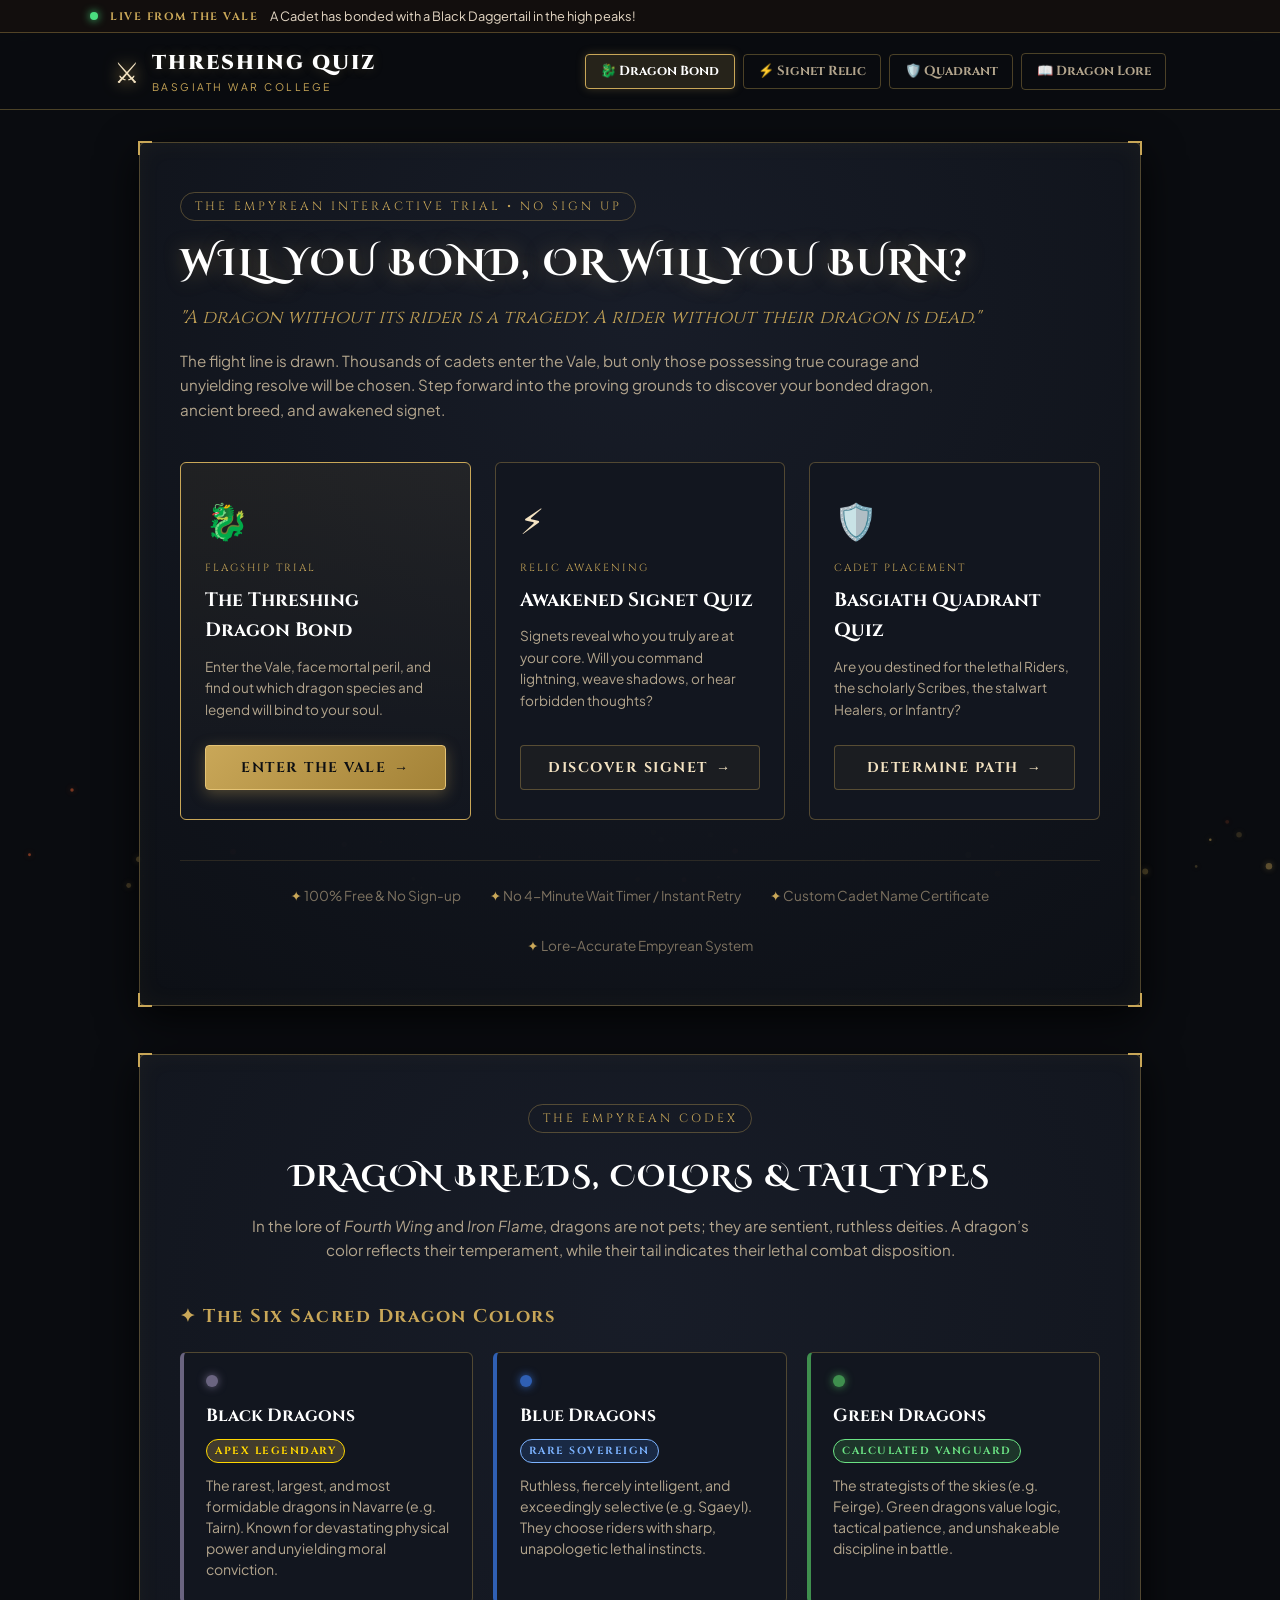
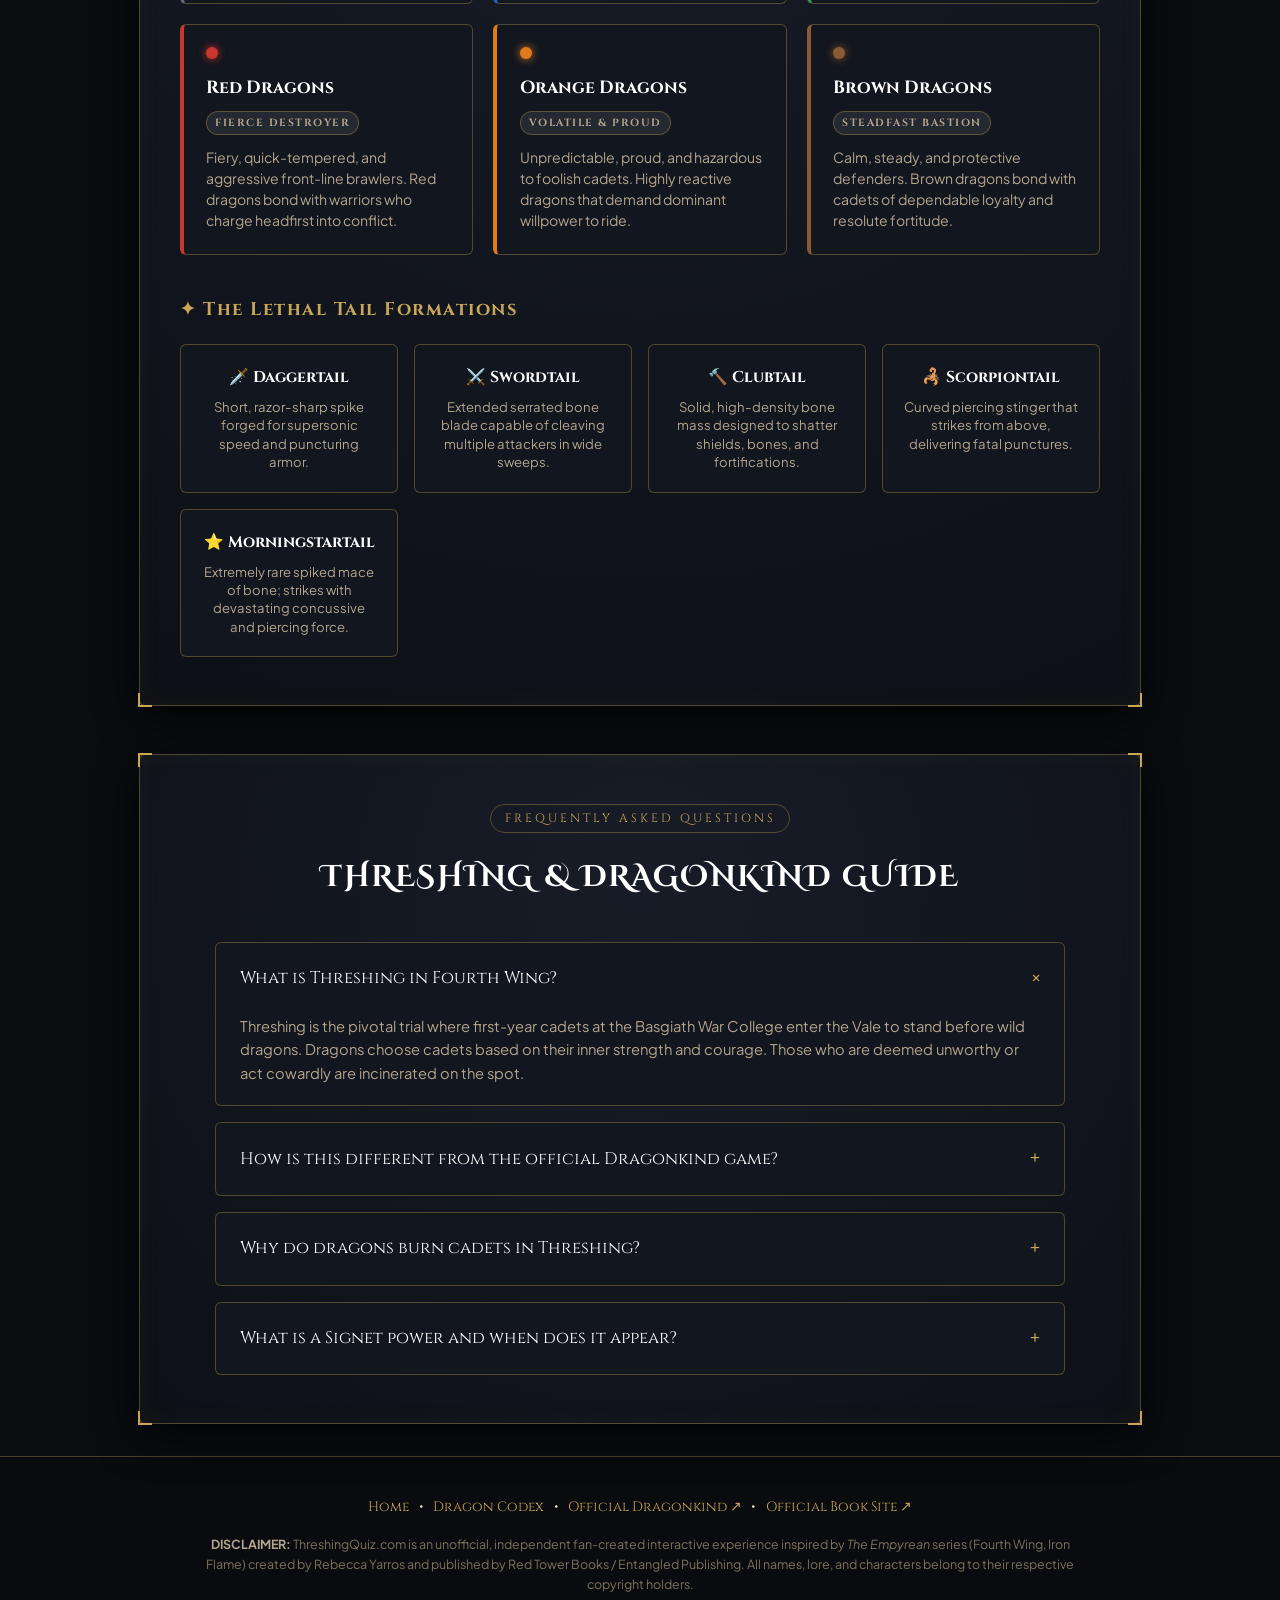
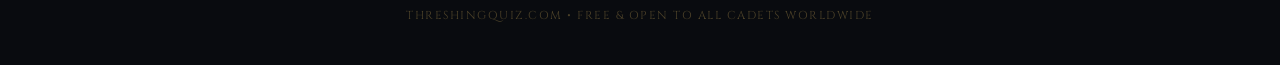
==== index.html @ 9af82df4 "Initial commit for threshingquiz.com" ====
<!DOCTYPE html>
<html lang="en">
<head>
  <meta charset="UTF-8">
  <meta name="viewport" content="width=device-width, initial-scale=1.0">
  <title>Threshing Quiz | Which Dragon Bonds With You? - Fourth Wing Quiz</title>
  <meta name="description" content="Step into the Vale at Threshing. Take the free interactive Fourth Wing dragon bonding and signet quiz. Instant results, custom rider relic certificates, no sign up required.">
  <meta name="keywords" content="threshing quiz, fourth wing quiz, threshing day quiz, signet quiz, fourth wing dragon quiz, buzzfeed fourth wing quiz, dragonkind game, threshing day game">
  
  <link rel="canonical" href="https://threshingquiz.com/">
  <meta property="og:title" content="Threshing Quiz: Discover Your Bonded Dragon & Signet">
  <meta property="og:description" content="Step into the Vale. Will a dragon bond you, or will you burn? Take the interactive Threshing Quiz now! Free, no sign-up.">
  <meta property="og:type" content="website">
  <meta property="og:url" content="https://threshingquiz.com">
  <link rel="icon" href="data:image/svg+xml,<svg xmlns=%22http://www.w3.org/2000/svg%22 viewBox=%220 0 100 100%22><text y=%22.9em%22 font-size=%2290%22>🐉</text></svg>">
  
  <!-- Structured Data JSON-LD for Search Engines -->
  <script type="application/ld+json">
  {
    "@context": "https://schema.org",
    "@graph": [
      {
        "@type": "WebSite",
        "@id": "https://threshingquiz.com/#site",
        "name": "Threshing Quiz",
        "url": "https://threshingquiz.com/"
      },
      {
        "@type": "SoftwareApplication",
        "name": "Threshing Quiz: Dragon Bonding & Signet Simulator",
        "applicationCategory": "GameApplication",
        "operatingSystem": "All",
        "offers": {
          "@type": "Offer",
          "price": "0",
          "priceCurrency": "USD"
        }
      },
      {
        "@type": "FAQPage",
        "mainEntity": [
          {
            "@type": "Question",
            "name": "What is the Threshing Quiz?",
            "acceptedAnswer": {
              "@type": "Answer",
              "text": "The Threshing Quiz is a free, interactive dragon bonding experience set in the world of Rebecca Yarros's Fourth Wing and The Empyrean series. It tests your soul to discover which dragon breed bonds with you and what signet power you awaken."
            }
          },
          {
            "@type": "Question",
            "name": "Do I need to sign up or wait for a cooldown timer?",
            "acceptedAnswer": {
              "@type": "Answer",
              "text": "No. Unlike the official Dragonkind game which enforces email signups and 4-minute wait timers after being burned, ThreshingQuiz.com is 100% free with instant retries and zero waiting."
            }
          },
          {
            "@type": "Question",
            "name": "How is my dragon and signet determined?",
            "acceptedAnswer": {
              "@type": "Answer",
              "text": "Your choices during the trial test courage, cunning, ruthlessness, and empathy. Your primary temperament determines your dragon breed and color, while your core instinct manifests your unique signet ability."
            }
          },
          {
            "@type": "Question",
            "name": "Can I save and share my Rider Certificate?",
            "acceptedAnswer": {
              "@type": "Answer",
              "text": "Yes! Upon completing the quiz, an official Basgiath War College certificate is rendered live with your custom cadet name, ready for instant download and sharing on TikTok, Instagram, and Reddit."
            }
          }
        ]
      }
    ]
  }
  </script>

  <!-- Google Fonts -->
  <link rel="preconnect" href="https://fonts.googleapis.com">
  <link rel="preconnect" href="https://fonts.gstatic.com" crossorigin>
  <link href="https://fonts.googleapis.com/css2?family=Cinzel:wght@600;700;900&family=Cinzel+Decorative:wght@700&family=Plus+Jakarta+Sans:wght@400;500;600;700&display=swap" rel="stylesheet">
  
  <link rel="stylesheet" href="style.css">
</head>
<body>
  <!-- Ambient Atmospheric Embers -->
  <canvas id="ambientCanvas"></canvas>

  <div class="site-wrapper">
    <!-- Live Vale Broadcast Ticker -->
    <div class="vale-ticker-bar">
      <div class="ticker-content">
        <span class="pulse-indicator"></span>
        <span class="ticker-badge">LIVE FROM THE VALE</span>
        <span id="tickerBroadcastText" class="ticker-text">A Cadet has bonded with a Black Daggertail in the high peaks!</span>
      </div>
    </div>

    <!-- Header Navigation -->
    <header class="site-header">
      <div class="header-content">
        <a href="#" class="brand-logo" onclick="resetToHome()">
          <span class="dragon-glyph">⚔️</span>
          <div class="logo-text">
            <span class="brand-title">THRESHING QUIZ</span>
            <span class="brand-sub">BASGIATH WAR COLLEGE</span>
          </div>
        </a>
        <nav class="quiz-nav">
          <button class="nav-btn active" data-quiz="dragon">🐉 Dragon Bond</button>
          <button class="nav-btn" data-quiz="signet">⚡ Signet Relic</button>
          <button class="nav-btn" data-quiz="quadrant">🛡️ Quadrant</button>
          <a href="#codex" class="nav-btn nav-link-btn">📖 Dragon Lore</a>
        </nav>
      </div>
    </header>

    <!-- Main Content Flow -->
    <main class="main-content">
      <!-- 1. HERO SECTION -->
      <section id="heroSection" class="hero-section active">
        <div class="ancient-border-box">
          <div class="corner-ornament top-left"></div>
          <div class="corner-ornament top-right"></div>
          <div class="corner-ornament bottom-left"></div>
          <div class="corner-ornament bottom-right"></div>

          <div class="hero-badge">THE EMPYREAN INTERACTIVE TRIAL • NO SIGN UP</div>
          <h1 class="hero-title">WILL YOU BOND, OR WILL YOU BURN?</h1>
          <p class="hero-quote">
            "A dragon without its rider is a tragedy. A rider without their dragon is dead."
          </p>
          <p class="hero-description">
            The flight line is drawn. Thousands of cadets enter the Vale, but only those possessing true courage and unyielding resolve will be chosen. Step forward into the proving grounds to discover your bonded dragon, ancient breed, and awakened signet.
          </p>

          <!-- Quiz Selector Cards -->
          <div class="quiz-select-grid">
            <div class="quiz-card featured" onclick="startSelectedQuiz('dragon')">
              <div class="card-icon">🐉</div>
              <div class="card-tag">FLAGSHIP TRIAL</div>
              <h3>The Threshing Dragon Bond</h3>
              <p>Enter the Vale, face mortal peril, and find out which dragon species and legend will bind to your soul.</p>
              <button class="action-btn primary-gold">Enter the Vale <span>→</span></button>
            </div>

            <div class="quiz-card" onclick="startSelectedQuiz('signet')">
              <div class="card-icon">⚡</div>
              <div class="card-tag">RELIC AWAKENING</div>
              <h3>Awakened Signet Quiz</h3>
              <p>Signets reveal who you truly are at your core. Will you command lightning, weave shadows, or hear forbidden thoughts?</p>
              <button class="action-btn secondary-btn">Discover Signet <span>→</span></button>
            </div>

            <div class="quiz-card" onclick="startSelectedQuiz('quadrant')">
              <div class="card-icon">🛡️</div>
              <div class="card-tag">CADET PLACEMENT</div>
              <h3>Basgiath Quadrant Quiz</h3>
              <p>Are you destined for the lethal Riders, the scholarly Scribes, the stalwart Healers, or Infantry?</p>
              <button class="action-btn secondary-btn">Determine Path <span>→</span></button>
            </div>
          </div>

          <div class="hero-features">
            <div class="feat-item"><span>✦</span> 100% Free & No Sign-up</div>
            <div class="feat-item"><span>✦</span> No 4-Minute Wait Timer / Instant Retry</div>
            <div class="feat-item"><span>✦</span> Custom Cadet Name Certificate</div>
            <div class="feat-item"><span>✦</span> Lore-Accurate Empyrean System</div>
          </div>
        </div>
      </section>

      <!-- 2. QUIZ PLAY SECTION -->
      <section id="quizPlaySection" class="quiz-play-section">
        <div class="quiz-box ancient-border-box">
          <div class="corner-ornament top-left"></div>
          <div class="corner-ornament top-right"></div>
          <div class="corner-ornament bottom-left"></div>
          <div class="corner-ornament bottom-right"></div>

          <div class="quiz-status-bar">
            <div class="quiz-name-indicator" id="currentQuizLabel">The Threshing Trial</div>
            <div class="step-count">Question <span id="currentStepNum">1</span> / <span id="totalStepNum">8</span></div>
          </div>
          <div class="progress-track">
            <div class="progress-fill" id="progressBar"></div>
          </div>

          <div class="question-wrapper">
            <h2 class="question-text" id="questionTitle">Loading question...</h2>
            <div class="answers-container" id="answersGrid">
              <!-- Rendered dynamically -->
            </div>
          </div>
        </div>
      </section>

      <!-- 3. RITUAL CALCULATING -->
      <section id="calculatingSection" class="calculating-section">
        <div class="rune-ritual-loader">
          <div class="rune-circle"></div>
          <div class="dragon-eye">👁️</div>
        </div>
        <h2 class="ritual-title">THE DRAGONS ARE JUDGING YOUR SOUL...</h2>
        <p class="ritual-sub">Listening to the heartbeat of the Vale</p>
      </section>

      <!-- 4. RESULT SHOWCASE WITH CUSTOM CADET NAME -->
      <section id="resultSection" class="result-section">
        <div class="result-box ancient-border-box">
          <div class="corner-ornament top-left"></div>
          <div class="corner-ornament top-right"></div>
          <div class="corner-ornament bottom-left"></div>
          <div class="corner-ornament bottom-right"></div>

          <div class="result-header">
            <div class="result-subtitle">BASGIATH WAR COLLEGE • RECORD OF BOND</div>
            <h1 class="result-main-title" id="resultTitle">TAIRN • BLACK DAGGERTAIL</h1>
            <div class="result-dragon-class" id="resultSubtitle">The Fiercest Dragon of the Continent</div>
          </div>

          <!-- Name Customizer -->
          <div class="cadet-customizer">
            <label for="cadetNameInput">ENTER YOUR CADET NAME ON THE RECORD:</label>
            <div class="customizer-row">
              <input type="text" id="cadetNameInput" placeholder="e.g. Violet Sorrengail" maxlength="30" value="First Year Cadet">
              <button class="action-btn secondary-btn" id="updateCertNameBtn">✍️ Stamp Name</button>
            </div>
          </div>

          <!-- Canvas Certificate Container -->
          <div class="certificate-container">
            <canvas id="certificateCanvas" width="800" height="520"></canvas>
            <div class="cert-actions">
              <button class="action-btn primary-gold" id="downloadCertBtn">📥 Download High-Res Certificate</button>
              <button class="action-btn secondary-btn" id="copyShareBtn">📋 Copy Shareable Link</button>
            </div>
            <div id="copySuccessMsg" class="copy-alert">Copied to clipboard! Share your bond to TikTok, Instagram, or Reddit!</div>
          </div>

          <!-- Lore & Stats Breakdown -->
          <div class="lore-breakdown">
            <div class="lore-block quote-block">
              <p class="quote-text" id="resultQuote">"I do not answer to human customs. But you, cadet... you do not shatter."</p>
            </div>

            <div class="lore-block traits-block">
              <h3>⚡ Cadet Soul Signature & Bond Lore</h3>
              <p id="resultDesc">Deep analysis of traits and bonding lore...</p>
            </div>

            <div class="lore-stats-grid" id="resultStatsGrid">
              <!-- Dynamically populated stats -->
            </div>
          </div>

          <!-- Actions -->
          <div class="post-result-actions">
            <button class="action-btn secondary-btn" onclick="retakeCurrentQuiz()">🔄 Retake Trial</button>
            <button class="action-btn primary-gold" onclick="switchQuizFromResults()">⚔️ Take Next Quiz</button>
          </div>
        </div>
      </section>

      <!-- 5. COMPREHENSIVE LORE CODEX (SEO & Content Anchor) -->
      <section id="codex" class="codex-section">
        <div class="ancient-border-box">
          <div class="corner-ornament top-left"></div>
          <div class="corner-ornament top-right"></div>
          <div class="corner-ornament bottom-left"></div>
          <div class="corner-ornament bottom-right"></div>

          <div class="sec-head">
            <div class="hero-badge">THE EMPYREAN CODEX</div>
            <h2 class="section-title">DRAGON BREEDS, COLORS & TAIL TYPES</h2>
            <p class="section-intro">
              In the lore of <em>Fourth Wing</em> and <em>Iron Flame</em>, dragons are not pets; they are sentient, ruthless deities. A dragon’s color reflects their temperament, while their tail indicates their lethal combat disposition.
            </p>
          </div>

          <!-- Color Grid -->
          <div class="codex-subhead">
            <h3>✦ The Six Sacred Dragon Colors</h3>
          </div>
          <div class="dragon-colors-grid">
            <div class="color-card" style="--card-accent: #6a6480;">
              <div class="color-dot black-dot"></div>
              <h4>Black Dragons</h4>
              <span class="rarity-badge legendary">Apex Legendary</span>
              <p>The rarest, largest, and most formidable dragons in Navarre (e.g. Tairn). Known for devastating physical power and unyielding moral conviction.</p>
            </div>

            <div class="color-card" style="--card-accent: #2f5fb3;">
              <div class="color-dot blue-dot"></div>
              <h4>Blue Dragons</h4>
              <span class="rarity-badge rare">Rare Sovereign</span>
              <p>Ruthless, fiercely intelligent, and exceedingly selective (e.g. Sgaeyl). They choose riders with sharp, unapologetic lethal instincts.</p>
            </div>

            <div class="color-card" style="--card-accent: #3f8f4e;">
              <div class="color-dot green-dot"></div>
              <h4>Green Dragons</h4>
              <span class="rarity-badge uncommon">Calculated Vanguard</span>
              <p>The strategists of the skies (e.g. Feirge). Green dragons value logic, tactical patience, and unshakeable discipline in battle.</p>
            </div>

            <div class="color-card" style="--card-accent: #c8372d;">
              <div class="color-dot red-dot"></div>
              <h4>Red Dragons</h4>
              <span class="rarity-badge common">Fierce Destroyer</span>
              <p>Fiery, quick-tempered, and aggressive front-line brawlers. Red dragons bond with warriors who charge headfirst into conflict.</p>
            </div>

            <div class="color-card" style="--card-accent: #e07a1f;">
              <div class="color-dot orange-dot"></div>
              <h4>Orange Dragons</h4>
              <span class="rarity-badge common">Volatile & Proud</span>
              <p>Unpredictable, proud, and hazardous to foolish cadets. Highly reactive dragons that demand dominant willpower to ride.</p>
            </div>

            <div class="color-card" style="--card-accent: #8a5a34;">
              <div class="color-dot brown-dot"></div>
              <h4>Brown Dragons</h4>
              <span class="rarity-badge common">Steadfast Bastion</span>
              <p>Calm, steady, and protective defenders. Brown dragons bond with cadets of dependable loyalty and resolute fortitude.</p>
            </div>
          </div>

          <!-- Tail Types Grid -->
          <div class="codex-subhead mt-large">
            <h3>✦ The Lethal Tail Formations</h3>
          </div>
          <div class="tail-grid">
            <div class="tail-card">
              <h4>🗡️ Daggertail</h4>
              <p>Short, razor-sharp spike forged for supersonic speed and puncturing armor.</p>
            </div>
            <div class="tail-card">
              <h4>⚔️ Swordtail</h4>
              <p>Extended serrated bone blade capable of cleaving multiple attackers in wide sweeps.</p>
            </div>
            <div class="tail-card">
              <h4>🔨 Clubtail</h4>
              <p>Solid, high-density bone mass designed to shatter shields, bones, and fortifications.</p>
            </div>
            <div class="tail-card">
              <h4>🦂 Scorpiontail</h4>
              <p>Curved piercing stinger that strikes from above, delivering fatal punctures.</p>
            </div>
            <div class="tail-card">
              <h4>⭐ Morningstartail</h4>
              <p>Extremely rare spiked mace of bone; strikes with devastating concussive and piercing force.</p>
            </div>
          </div>
        </div>
      </section>

      <!-- 6. COMPREHENSIVE FAQ SECTION (Capturing Google Search Intent) -->
      <section class="faq-section">
        <div class="ancient-border-box">
          <div class="corner-ornament top-left"></div>
          <div class="corner-ornament top-right"></div>
          <div class="corner-ornament bottom-left"></div>
          <div class="corner-ornament bottom-right"></div>

          <div class="sec-head">
            <div class="hero-badge">FREQUENTLY ASKED QUESTIONS</div>
            <h2 class="section-title">THRESHING & DRAGONKIND GUIDE</h2>
          </div>

          <div class="faq-accordion">
            <details class="faq-item" open>
              <summary>What is Threshing in Fourth Wing?</summary>
              <div class="faq-answer">
                <p>Threshing is the pivotal trial where first-year cadets at the Basgiath War College enter the Vale to stand before wild dragons. Dragons choose cadets based on their inner strength and courage. Those who are deemed unworthy or act cowardly are incinerated on the spot.</p>
              </div>
            </details>

            <details class="faq-item">
              <summary>How is this different from the official Dragonkind game?</summary>
              <div class="faq-answer">
                <p>The official Dragonkind website requires an email account and enforces a 4:00 wait timer every time a dragon burns you. <strong>ThreshingQuiz.com</strong> is a fast, fan-crafted tribute that requires <strong>no sign-up, has zero cooldown wait times</strong>, and provides high-resolution downloadable certificates.</p>
              </div>
            </details>

            <details class="faq-item">
              <summary>Why do dragons burn cadets in Threshing?</summary>
              <div class="faq-answer">
                <p>Dragons despise hesitation, weakness, and deceit. If a cadet flinches, shows terror, or tries to approach a dragon with false pride, the dragon will execute them immediately with dragonfire. In our simulator, if you burn, you can retry instantly without penalty.</p>
              </div>
            </details>

            <details class="faq-item">
              <summary>What is a Signet power and when does it appear?</summary>
              <div class="faq-answer">
                <p>A signet is a magical ability channeled through the bond between a rider and their dragon. It reflects the rider’s deepest subconscious nature and soul. Common signets include wielding lightning, manipulating shadows, foresight, and ice/fire manipulation.</p>
              </div>
            </details>
          </div>
        </div>
      </section>
    </main>

    <!-- Site Footer -->
    <footer class="site-footer">
      <div class="footer-content">
        <div class="footer-links">
          <a href="#" onclick="resetToHome()">Home</a> •
          <a href="#codex">Dragon Codex</a> •
          <a href="https://dragonkind.com" target="_blank" rel="noopener">Official Dragonkind ↗</a> •
          <a href="https://threshingday.com" target="_blank" rel="noopener">Official Book Site ↗</a>
        </div>
        <p class="disclaimer-text">
          <strong>DISCLAIMER:</strong> ThreshingQuiz.com is an unofficial, independent fan-created interactive experience inspired by <em>The Empyrean</em> series (Fourth Wing, Iron Flame) created by Rebecca Yarros and published by Red Tower Books / Entangled Publishing. All names, lore, and characters belong to their respective copyright holders.
        </p>
        <p class="copyright-sub">ThreshingQuiz.com • Free & Open to All Cadets Worldwide</p>
      </div>
    </footer>
  </div>

  <script src="quizzes.js"></script>
  <script src="app.js"></script>
</body>
</html>
---- style.css ----
:root {
  --bg-dark: #0a0c10;
  --bg-card: #12161f;
  --bg-card-hover: #19202c;
  --border-gold: #c9a758;
  --border-gold-subtle: rgba(201, 167, 88, 0.35);
  --gold-glow: rgba(201, 167, 88, 0.25);
  --text-main: #f4e3c2;
  --text-muted: #b3a58d;
  --text-dim: #7d7260;
  --accent-crimson: #a62a2a;
  --accent-lightning: #e2c044;
  --font-serif: 'Cinzel', Georgia, serif;
  --font-decorative: 'Cinzel Decorative', Georgia, serif;
  --font-sans: 'Plus Jakarta Sans', system-ui, -apple-system, sans-serif;
}

* {
  box-sizing: border-box;
  margin: 0;
  padding: 0;
}

body {
  background-color: var(--bg-dark);
  color: var(--text-main);
  font-family: var(--font-sans);
  min-height: 100vh;
  position: relative;
  overflow-x: hidden;
  line-height: 1.6;
}

/* Ambient Canvas Background */
#ambientCanvas {
  position: fixed;
  top: 0;
  left: 0;
  width: 100vw;
  height: 100vh;
  z-index: 0;
  pointer-events: none;
  opacity: 0.6;
}

.site-wrapper {
  position: relative;
  z-index: 1;
  display: flex;
  flex-direction: column;
  min-height: 100vh;
}

/* Live Vale Ticker */
.vale-ticker-bar {
  background: rgba(20, 15, 14, 0.95);
  border-bottom: 1px solid var(--border-gold-subtle);
  padding: 6px 16px;
  font-size: 0.8rem;
  color: var(--text-muted);
}

.ticker-content {
  max-width: 1100px;
  margin: 0 auto;
  display: flex;
  align-items: center;
  gap: 12px;
}

.pulse-indicator {
  width: 8px;
  height: 8px;
  border-radius: 50%;
  background: #4ade80;
  box-shadow: 0 0 8px #4ade80;
  animation: pulseLight 1.8s infinite;
}

@keyframes pulseLight {
  0%, 100% { opacity: 1; transform: scale(1); }
  50% { opacity: 0.4; transform: scale(0.85); }
}

.ticker-badge {
  font-family: var(--font-serif);
  font-size: 0.68rem;
  letter-spacing: 1.5px;
  color: var(--border-gold);
  font-weight: 700;
}

.ticker-text {
  color: #e5d8c5;
  white-space: nowrap;
  overflow: hidden;
  text-overflow: ellipsis;
}

/* Header */
.site-header {
  border-bottom: 1px solid var(--border-gold-subtle);
  background: rgba(10, 12, 16, 0.85);
  backdrop-filter: blur(12px);
  position: sticky;
  top: 0;
  z-index: 100;
}

.header-content {
  max-width: 1100px;
  margin: 0 auto;
  padding: 0.85rem 1.5rem;
  display: flex;
  align-items: center;
  justify-content: space-between;
  flex-wrap: wrap;
  gap: 1rem;
}

.brand-logo {
  display: flex;
  align-items: center;
  gap: 0.75rem;
  text-decoration: none;
  color: var(--text-main);
}

.dragon-glyph {
  font-size: 1.8rem;
  filter: drop-shadow(0 0 8px var(--border-gold));
}

.logo-text {
  display: flex;
  flex-direction: column;
}

.brand-title {
  font-family: var(--font-serif);
  font-weight: 900;
  font-size: 1.25rem;
  letter-spacing: 2px;
  color: #fff;
  text-shadow: 0 0 12px var(--gold-glow);
}

.brand-sub {
  font-size: 0.65rem;
  letter-spacing: 2.5px;
  color: var(--border-gold);
  text-transform: uppercase;
}

.quiz-nav {
  display: flex;
  gap: 0.5rem;
  align-items: center;
}

.nav-btn {
  background: transparent;
  border: 1px solid var(--border-gold-subtle);
  color: var(--text-muted);
  padding: 0.45rem 0.9rem;
  font-size: 0.82rem;
  font-family: var(--font-serif);
  font-weight: 700;
  cursor: pointer;
  border-radius: 4px;
  transition: all 0.25s ease;
  text-decoration: none;
  display: inline-flex;
  align-items: center;
}

.nav-btn:hover, .nav-btn.active {
  border-color: var(--border-gold);
  color: #fff;
  background: rgba(201, 167, 88, 0.15);
  box-shadow: 0 0 10px var(--gold-glow);
}

/* Main Content Area */
.main-content {
  flex: 1;
  max-width: 1050px;
  width: 100%;
  margin: 2rem auto;
  padding: 0 1.5rem;
  display: flex;
  flex-direction: column;
  gap: 3rem;
}

/* Ancient Border Box - Signature Aesthetic */
.ancient-border-box {
  background: radial-gradient(circle at 50% 20%, rgba(25, 30, 42, 0.95), rgba(13, 16, 22, 0.98));
  border: 1px solid var(--border-gold-subtle);
  box-shadow: 0 12px 40px rgba(0, 0, 0, 0.8), inset 0 0 25px rgba(201, 167, 88, 0.05);
  padding: 3rem 2.5rem;
  position: relative;
  border-radius: 6px;
}

/* Corner Ornaments */
.corner-ornament {
  position: absolute;
  width: 14px;
  height: 14px;
  border: 2px solid var(--border-gold);
  pointer-events: none;
}
.corner-ornament.top-left { top: -2px; left: -2px; border-right: none; border-bottom: none; }
.corner-ornament.top-right { top: -2px; right: -2px; border-left: none; border-bottom: none; }
.corner-ornament.bottom-left { bottom: -2px; left: -2px; border-right: none; border-top: none; }
.corner-ornament.bottom-right { bottom: -2px; right: -2px; border-left: none; border-top: none; }

/* Sections Display Logic */
#heroSection, #quizPlaySection, #calculatingSection, #resultSection {
  display: none;
}
#heroSection.active, #quizPlaySection.active, #calculatingSection.active, #resultSection.active {
  display: block;
}

/* Hero Section */
.hero-badge {
  display: inline-block;
  font-family: var(--font-serif);
  font-size: 0.75rem;
  letter-spacing: 3px;
  color: var(--border-gold);
  border: 1px solid var(--border-gold-subtle);
  padding: 0.25rem 0.85rem;
  border-radius: 20px;
  margin-bottom: 1.25rem;
  text-transform: uppercase;
}

.hero-title {
  font-family: var(--font-decorative);
  font-size: 2.3rem;
  letter-spacing: 2px;
  color: #fff;
  line-height: 1.25;
  margin-bottom: 1rem;
  text-shadow: 0 0 20px rgba(201, 167, 88, 0.35);
}

.hero-quote {
  font-family: var(--font-serif);
  font-style: italic;
  font-size: 1.15rem;
  color: var(--border-gold);
  margin-bottom: 1rem;
  opacity: 0.95;
}

.hero-description {
  color: var(--text-muted);
  font-size: 0.95rem;
  max-width: 800px;
  margin-bottom: 2.5rem;
}

/* Quiz Selector Grid */
.quiz-select-grid {
  display: grid;
  grid-template-columns: repeat(auto-fit, minmax(260px, 1fr));
  gap: 1.5rem;
  margin-bottom: 2.5rem;
}

.quiz-card {
  background: var(--bg-card);
  border: 1px solid var(--border-gold-subtle);
  border-radius: 6px;
  padding: 1.8rem 1.5rem;
  display: flex;
  flex-direction: column;
  justify-content: space-between;
  cursor: pointer;
  transition: all 0.3s cubic-bezier(0.16, 1, 0.3, 1);
  position: relative;
  overflow: hidden;
}

.quiz-card:hover {
  transform: translateY(-4px);
  border-color: var(--border-gold);
  background: var(--bg-card-hover);
  box-shadow: 0 10px 25px rgba(0, 0, 0, 0.6), 0 0 15px var(--gold-glow);
}

.quiz-card.featured {
  border-color: var(--border-gold);
  background: linear-gradient(180deg, rgba(201, 167, 88, 0.08) 0%, var(--bg-card) 100%);
}

.card-icon {
  font-size: 2.2rem;
  margin-bottom: 0.75rem;
}

.card-tag {
  font-size: 0.65rem;
  font-family: var(--font-serif);
  letter-spacing: 2px;
  color: var(--border-gold);
  margin-bottom: 0.5rem;
}

.quiz-card h3 {
  font-family: var(--font-serif);
  color: #fff;
  font-size: 1.2rem;
  margin-bottom: 0.6rem;
}

.quiz-card p {
  color: var(--text-muted);
  font-size: 0.85rem;
  margin-bottom: 1.5rem;
  flex: 1;
}

/* Action Buttons */
.action-btn {
  font-family: var(--font-serif);
  font-size: 0.88rem;
  font-weight: 700;
  letter-spacing: 1.5px;
  text-transform: uppercase;
  padding: 0.75rem 1.4rem;
  border-radius: 4px;
  cursor: pointer;
  transition: all 0.25s ease;
  display: inline-flex;
  align-items: center;
  justify-content: center;
  gap: 0.5rem;
  width: 100%;
}

.action-btn.primary-gold {
  background: linear-gradient(135deg, #c9a758 0%, #a38237 100%);
  color: #0d0f12;
  border: 1px solid #e5c374;
  box-shadow: 0 4px 15px rgba(201, 167, 88, 0.35);
}

.action-btn.primary-gold:hover {
  background: linear-gradient(135deg, #dfbc68 0%, #b89440 100%);
  box-shadow: 0 6px 20px rgba(201, 167, 88, 0.55);
  transform: translateY(-2px);
}

.action-btn.secondary-btn {
  background: rgba(201, 167, 88, 0.05);
  border: 1px solid var(--border-gold-subtle);
  color: var(--text-main);
}

.action-btn.secondary-btn:hover {
  background: rgba(201, 167, 88, 0.15);
  border-color: var(--border-gold);
  color: #fff;
}

.hero-features {
  display: flex;
  justify-content: center;
  gap: 1.8rem;
  flex-wrap: wrap;
  padding-top: 1.5rem;
  border-top: 1px solid rgba(201, 167, 88, 0.15);
  color: var(--text-dim);
  font-size: 0.85rem;
}

.hero-features span {
  color: var(--border-gold);
}

/* Quiz Status & Progress */
.quiz-status-bar {
  display: flex;
  justify-content: space-between;
  align-items: center;
  margin-bottom: 0.75rem;
  font-family: var(--font-serif);
  font-size: 0.85rem;
  color: var(--border-gold);
  letter-spacing: 1px;
}

.progress-track {
  width: 100%;
  height: 6px;
  background: rgba(201, 167, 88, 0.12);
  border-radius: 3px;
  margin-bottom: 2.2rem;
  overflow: hidden;
}

.progress-fill {
  height: 100%;
  width: 10%;
  background: linear-gradient(90deg, #c9a758, #ff6b35);
  box-shadow: 0 0 10px #c9a758;
  transition: width 0.4s ease;
}

.question-text {
  font-family: var(--font-serif);
  font-size: 1.45rem;
  color: #fff;
  line-height: 1.4;
  margin-bottom: 2rem;
  min-height: 4rem;
}

.answers-container {
  display: flex;
  flex-direction: column;
  gap: 1rem;
}

.answer-option-btn {
  background: var(--bg-card);
  border: 1px solid var(--border-gold-subtle);
  padding: 1.15rem 1.4rem;
  border-radius: 6px;
  color: var(--text-main);
  text-align: left;
  font-size: 0.98rem;
  cursor: pointer;
  transition: all 0.25s ease;
  display: flex;
  align-items: center;
  gap: 1rem;
  font-family: var(--font-sans);
}

.answer-option-btn:hover {
  background: var(--bg-card-hover);
  border-color: var(--border-gold);
  color: #fff;
  transform: translateX(4px);
  box-shadow: 0 4px 15px rgba(0, 0, 0, 0.4), inset 0 0 12px var(--gold-glow);
}

.answer-option-btn.selected {
  background: rgba(201, 167, 88, 0.2);
  border-color: var(--border-gold);
  color: #fff;
  box-shadow: 0 0 15px var(--gold-glow);
}

.answer-option-btn .option-letter {
  font-family: var(--font-serif);
  font-weight: 700;
  color: var(--border-gold);
  font-size: 1rem;
  min-width: 1.8rem;
  height: 1.8rem;
  border-radius: 50%;
  border: 1px solid var(--border-gold-subtle);
  display: flex;
  align-items: center;
  justify-content: center;
}

/* Calculating Transition */
.calculating-section {
  text-align: center;
  padding: 5rem 1rem;
}

.rune-ritual-loader {
  position: relative;
  width: 110px;
  height: 110px;
  margin: 0 auto 2rem;
}

.rune-circle {
  width: 100%;
  height: 100%;
  border: 2px dashed var(--border-gold);
  border-radius: 50%;
  animation: spinRune 6s linear infinite;
  box-shadow: 0 0 25px var(--gold-glow);
}

.dragon-eye {
  position: absolute;
  top: 50%;
  left: 50%;
  transform: translate(-50%, -50%);
  font-size: 2.5rem;
  animation: pulseGlow 1.8s ease-in-out infinite;
}

@keyframes spinRune {
  from { transform: rotate(0deg); }
  to { transform: rotate(360deg); }
}

@keyframes pulseGlow {
  0%, 100% { transform: translate(-50%, -50%) scale(1); filter: drop-shadow(0 0 4px #c9a758); }
  50% { transform: translate(-50%, -50%) scale(1.15); filter: drop-shadow(0 0 15px #ff6b35); }
}

.ritual-title {
  font-family: var(--font-decorative);
  font-size: 1.6rem;
  letter-spacing: 2px;
  color: #fff;
  margin-bottom: 0.5rem;
}

.ritual-sub {
  color: var(--text-muted);
  font-style: italic;
  font-family: var(--font-serif);
}

/* Results Display & Cadet Customizer */
.result-header {
  text-align: center;
  margin-bottom: 1.5rem;
}

.result-subtitle {
  font-family: var(--font-serif);
  font-size: 0.75rem;
  letter-spacing: 3px;
  color: var(--border-gold);
  margin-bottom: 0.5rem;
}

.result-main-title {
  font-family: var(--font-decorative);
  font-size: 2.2rem;
  color: #fff;
  letter-spacing: 1.5px;
  margin-bottom: 0.4rem;
  text-shadow: 0 0 18px rgba(201, 167, 88, 0.4);
}

.result-dragon-class {
  font-family: var(--font-serif);
  font-style: italic;
  color: var(--text-muted);
  font-size: 1.05rem;
}

.cadet-customizer {
  max-width: 600px;
  margin: 0 auto 1.5rem;
  background: var(--bg-card);
  border: 1px solid var(--border-gold-subtle);
  border-radius: 6px;
  padding: 1rem 1.25rem;
  text-align: center;
}

.cadet-customizer label {
  display: block;
  font-family: var(--font-serif);
  font-size: 0.75rem;
  letter-spacing: 1.5px;
  color: var(--border-gold);
  margin-bottom: 0.5rem;
}

.customizer-row {
  display: flex;
  gap: 0.75rem;
}

.customizer-row input {
  flex: 1;
  background: rgba(10, 12, 16, 0.8);
  border: 1px solid var(--border-gold-subtle);
  border-radius: 4px;
  padding: 0.6rem 0.9rem;
  color: #fff;
  font-family: var(--font-sans);
  font-size: 0.95rem;
}

.customizer-row input:focus {
  outline: none;
  border-color: var(--border-gold);
  box-shadow: 0 0 10px var(--gold-glow);
}

.customizer-row .action-btn {
  width: auto;
  white-space: nowrap;
}

.certificate-container {
  display: flex;
  flex-direction: column;
  align-items: center;
  margin-bottom: 2.5rem;
}

#certificateCanvas {
  max-width: 100%;
  height: auto;
  border-radius: 6px;
  box-shadow: 0 10px 30px rgba(0, 0, 0, 0.7), 0 0 20px rgba(201, 167, 88, 0.2);
  border: 1px solid var(--border-gold);
  margin-bottom: 1.25rem;
}

.cert-actions {
  display: flex;
  gap: 1rem;
  width: 100%;
  max-width: 600px;
}

.copy-alert {
  margin-top: 0.75rem;
  color: #55f3a0;
  font-size: 0.85rem;
  display: none;
}

/* Lore Breakdown */
.lore-breakdown {
  margin-top: 2rem;
  display: flex;
  flex-direction: column;
  gap: 1.5rem;
}

.lore-block {
  background: var(--bg-card);
  border: 1px solid var(--border-gold-subtle);
  border-radius: 6px;
  padding: 1.5rem;
}

.quote-block {
  border-left: 3px solid var(--border-gold);
  background: rgba(201, 167, 88, 0.05);
}

.quote-text {
  font-family: var(--font-serif);
  font-style: italic;
  font-size: 1.05rem;
  color: #fff;
}

.traits-block h3 {
  font-family: var(--font-serif);
  color: var(--border-gold);
  font-size: 1.15rem;
  margin-bottom: 0.6rem;
}

.traits-block p {
  color: var(--text-muted);
  font-size: 0.95rem;
}

.lore-stats-grid {
  display: grid;
  grid-template-columns: repeat(auto-fit, minmax(200px, 1fr));
  gap: 1rem;
}

.stat-card {
  background: var(--bg-card);
  border: 1px solid var(--border-gold-subtle);
  border-radius: 6px;
  padding: 1rem;
  text-align: center;
}

.stat-label {
  font-size: 0.75rem;
  font-family: var(--font-serif);
  color: var(--text-dim);
  letter-spacing: 1.5px;
  margin-bottom: 0.25rem;
}

.stat-value {
  font-size: 1.1rem;
  font-family: var(--font-serif);
  color: #fff;
  font-weight: 700;
}

.post-result-actions {
  display: flex;
  gap: 1rem;
  margin-top: 2.5rem;
  padding-top: 1.5rem;
  border-top: 1px solid var(--border-gold-subtle);
}

/* Codex & FAQ Content Sections */
.codex-section, .faq-section {
  width: 100%;
}

.sec-head {
  text-align: center;
  max-width: 800px;
  margin: 0 auto 2.5rem;
}

.section-title {
  font-family: var(--font-decorative);
  font-size: 1.9rem;
  color: #fff;
  letter-spacing: 1.5px;
  margin-bottom: 0.75rem;
}

.section-intro {
  color: var(--text-muted);
  font-size: 0.95rem;
}

.codex-subhead h3 {
  font-family: var(--font-serif);
  color: var(--border-gold);
  font-size: 1.15rem;
  letter-spacing: 1.5px;
  margin-bottom: 1.25rem;
}

.mt-large {
  margin-top: 2.5rem;
}

/* Dragon Colors Grid */
.dragon-colors-grid {
  display: grid;
  grid-template-columns: repeat(auto-fit, minmax(280px, 1fr));
  gap: 1.25rem;
}

.color-card {
  background: var(--bg-card);
  border: 1px solid var(--border-gold-subtle);
  border-left: 4px solid var(--card-accent, var(--border-gold));
  border-radius: 6px;
  padding: 1.4rem;
  transition: transform 0.2s ease;
}

.color-card:hover {
  transform: translateY(-2px);
  background: var(--bg-card-hover);
}

.color-dot {
  width: 12px;
  height: 12px;
  border-radius: 50%;
  display: inline-block;
  margin-bottom: 0.5rem;
}
.black-dot { background: #6a6480; box-shadow: 0 0 8px #6a6480; }
.blue-dot { background: #2f5fb3; box-shadow: 0 0 8px #2f5fb3; }
.green-dot { background: #3f8f4e; box-shadow: 0 0 8px #3f8f4e; }
.red-dot { background: #c8372d; box-shadow: 0 0 8px #c8372d; }
.orange-dot { background: #e07a1f; box-shadow: 0 0 8px #e07a1f; }
.brown-dot { background: #8a5a34; box-shadow: 0 0 8px #8a5a34; }

.color-card h4 {
  font-family: var(--font-serif);
  font-size: 1.1rem;
  color: #fff;
  margin-bottom: 0.3rem;
}

.rarity-badge {
  font-size: 0.65rem;
  font-family: var(--font-serif);
  font-weight: 700;
  letter-spacing: 1.5px;
  text-transform: uppercase;
  padding: 0.15rem 0.5rem;
  border-radius: 12px;
  display: inline-block;
  margin-bottom: 0.75rem;
}
.rarity-badge.legendary { background: rgba(201, 167, 88, 0.25); color: #ffd700; border: 1px solid #ffd700; }
.rarity-badge.rare { background: rgba(47, 95, 179, 0.25); color: #7cb3ff; border: 1px solid #7cb3ff; }
.rarity-badge.uncommon { background: rgba(63, 143, 78, 0.25); color: #6be384; border: 1px solid #6be384; }
.rarity-badge.common { background: rgba(255, 255, 255, 0.08); color: var(--text-muted); border: 1px solid var(--border-gold-subtle); }

.color-card p {
  color: var(--text-muted);
  font-size: 0.88rem;
  line-height: 1.5;
}

/* Tail Grid */
.tail-grid {
  display: grid;
  grid-template-columns: repeat(auto-fit, minmax(180px, 1fr));
  gap: 1rem;
}

.tail-card {
  background: var(--bg-card);
  border: 1px solid var(--border-gold-subtle);
  border-radius: 6px;
  padding: 1.25rem;
  text-align: center;
}

.tail-card h4 {
  font-family: var(--font-serif);
  color: #fff;
  font-size: 0.98rem;
  margin-bottom: 0.5rem;
}

.tail-card p {
  color: var(--text-muted);
  font-size: 0.82rem;
  line-height: 1.4;
}

/* FAQ Accordion */
.faq-accordion {
  display: flex;
  flex-direction: column;
  gap: 1rem;
  max-width: 850px;
  margin: 0 auto;
}

.faq-item {
  background: var(--bg-card);
  border: 1px solid var(--border-gold-subtle);
  border-radius: 6px;
  overflow: hidden;
  transition: all 0.2s ease;
}

.faq-item summary {
  padding: 1.2rem 1.5rem;
  font-family: var(--font-serif);
  font-size: 1.05rem;
  color: #fff;
  cursor: pointer;
  list-style: none;
  display: flex;
  justify-content: space-between;
  align-items: center;
}

.faq-item summary::-webkit-details-marker {
  display: none;
}

.faq-item summary::after {
  content: "+";
  color: var(--border-gold);
  font-size: 1.3rem;
  font-weight: 700;
  transition: transform 0.2s ease;
}

.faq-item[open] summary::after {
  transform: rotate(45deg);
}

.faq-answer {
  padding: 0 1.5rem 1.25rem;
  color: var(--text-muted);
  font-size: 0.92rem;
  line-height: 1.6;
}

.faq-answer strong {
  color: #fff;
}

/* Footer */
.site-footer {
  border-top: 1px solid var(--border-gold-subtle);
  background: rgba(10, 12, 16, 0.95);
  padding: 2.5rem 1.5rem;
  margin-top: auto;
}

.footer-content {
  max-width: 900px;
  margin: 0 auto;
  text-align: center;
}

.footer-links {
  font-family: var(--font-serif);
  font-size: 0.85rem;
  margin-bottom: 1rem;
}

.footer-links a {
  color: var(--border-gold);
  text-decoration: none;
  margin: 0 0.4rem;
}

.footer-links a:hover {
  text-decoration: underline;
}

.disclaimer-text {
  font-size: 0.78rem;
  color: var(--text-dim);
  line-height: 1.6;
  margin-bottom: 0.75rem;
}

.disclaimer-text strong {
  color: var(--text-muted);
}

.copyright-sub {
  font-size: 0.72rem;
  color: var(--border-gold-subtle);
  font-family: var(--font-serif);
  letter-spacing: 1.5px;
  text-transform: uppercase;
}

/* Mobile responsive */
@media (max-width: 768px) {
  .hero-title { font-size: 1.8rem; }
  .ancient-border-box { padding: 2rem 1.25rem; }
  .cert-actions, .post-result-actions { flex-direction: column; }
  .header-content { justify-content: center; text-align: center; }
  .logo-text { text-align: left; }
  .quiz-nav { width: 100%; justify-content: center; flex-wrap: wrap; }
  .customizer-row { flex-direction: column; }
}
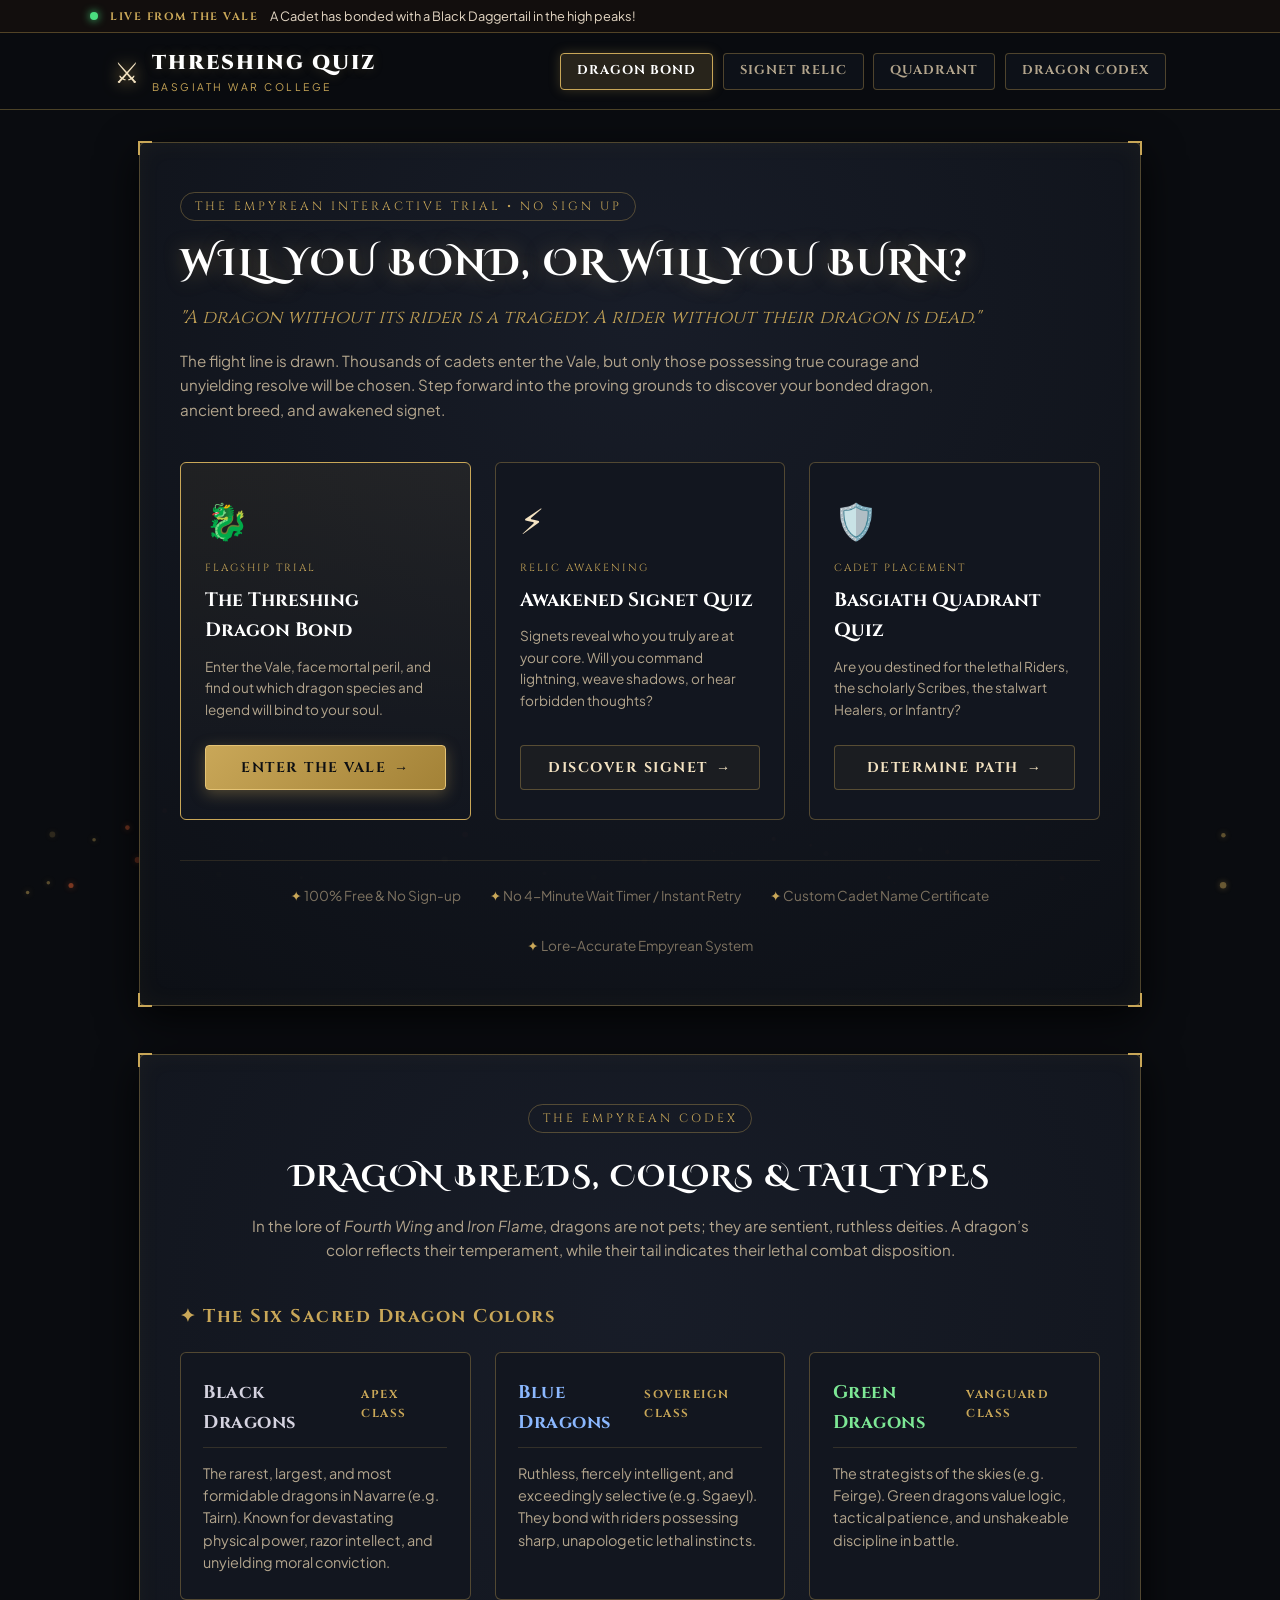
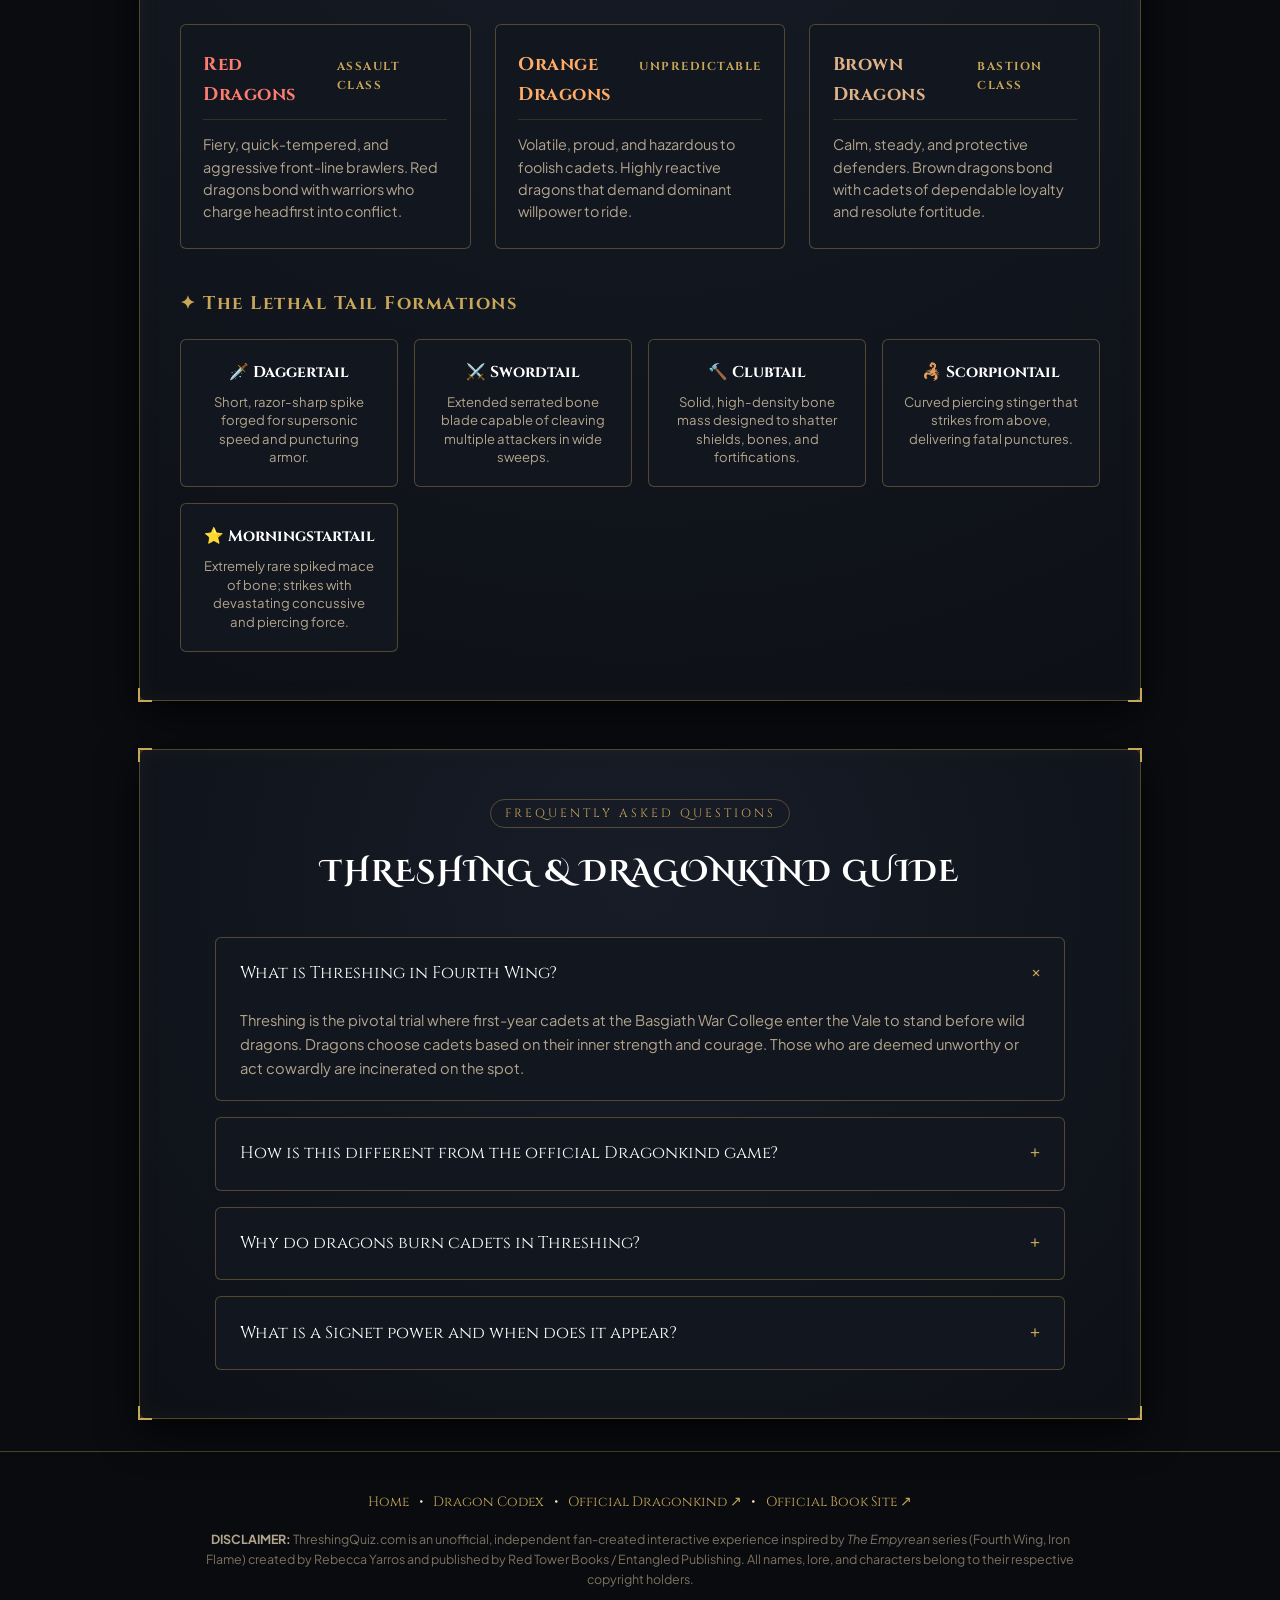
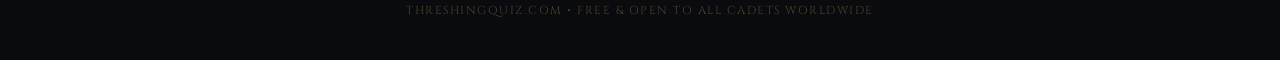
==== commit b6564068: "Clean AI clutter and add CF Pages subpages" ====
--- a/index.html
+++ b/index.html
@@ -109,10 +109,10 @@
           </div>
         </a>
         <nav class="quiz-nav">
-          <button class="nav-btn active" data-quiz="dragon">🐉 Dragon Bond</button>
-          <button class="nav-btn" data-quiz="signet">⚡ Signet Relic</button>
-          <button class="nav-btn" data-quiz="quadrant">🛡️ Quadrant</button>
-          <a href="#codex" class="nav-btn nav-link-btn">📖 Dragon Lore</a>
+          <a href="/" class="nav-btn active">Dragon Bond</a>
+          <a href="/signet-quiz/" class="nav-btn">Signet Relic</a>
+          <a href="/quadrant-quiz/" class="nav-btn">Quadrant</a>
+          <a href="/dragon-codex/" class="nav-btn">Dragon Codex</a>
         </nav>
       </div>
     </header>
@@ -285,45 +285,51 @@
             <h3>✦ The Six Sacred Dragon Colors</h3>
           </div>
           <div class="dragon-colors-grid">
-            <div class="color-card" style="--card-accent: #6a6480;">
-              <div class="color-dot black-dot"></div>
-              <h4>Black Dragons</h4>
-              <span class="rarity-badge legendary">Apex Legendary</span>
-              <p>The rarest, largest, and most formidable dragons in Navarre (e.g. Tairn). Known for devastating physical power and unyielding moral conviction.</p>
-            </div>
-
-            <div class="color-card" style="--card-accent: #2f5fb3;">
-              <div class="color-dot blue-dot"></div>
-              <h4>Blue Dragons</h4>
-              <span class="rarity-badge rare">Rare Sovereign</span>
-              <p>Ruthless, fiercely intelligent, and exceedingly selective (e.g. Sgaeyl). They choose riders with sharp, unapologetic lethal instincts.</p>
-            </div>
-
-            <div class="color-card" style="--card-accent: #3f8f4e;">
-              <div class="color-dot green-dot"></div>
-              <h4>Green Dragons</h4>
-              <span class="rarity-badge uncommon">Calculated Vanguard</span>
+            <div class="color-card black-dragon">
+              <div class="card-header-row">
+                <h4>Black Dragons</h4>
+                <span class="dragon-rank">Apex Class</span>
+              </div>
+              <p>The rarest, largest, and most formidable dragons in Navarre (e.g. Tairn). Known for devastating physical power, razor intellect, and unyielding moral conviction.</p>
+            </div>
+
+            <div class="color-card blue-dragon">
+              <div class="card-header-row">
+                <h4>Blue Dragons</h4>
+                <span class="dragon-rank">Sovereign Class</span>
+              </div>
+              <p>Ruthless, fiercely intelligent, and exceedingly selective (e.g. Sgaeyl). They bond with riders possessing sharp, unapologetic lethal instincts.</p>
+            </div>
+
+            <div class="color-card green-dragon">
+              <div class="card-header-row">
+                <h4>Green Dragons</h4>
+                <span class="dragon-rank">Vanguard Class</span>
+              </div>
               <p>The strategists of the skies (e.g. Feirge). Green dragons value logic, tactical patience, and unshakeable discipline in battle.</p>
             </div>
 
-            <div class="color-card" style="--card-accent: #c8372d;">
-              <div class="color-dot red-dot"></div>
-              <h4>Red Dragons</h4>
-              <span class="rarity-badge common">Fierce Destroyer</span>
+            <div class="color-card red-dragon">
+              <div class="card-header-row">
+                <h4>Red Dragons</h4>
+                <span class="dragon-rank">Assault Class</span>
+              </div>
               <p>Fiery, quick-tempered, and aggressive front-line brawlers. Red dragons bond with warriors who charge headfirst into conflict.</p>
             </div>
 
-            <div class="color-card" style="--card-accent: #e07a1f;">
-              <div class="color-dot orange-dot"></div>
-              <h4>Orange Dragons</h4>
-              <span class="rarity-badge common">Volatile & Proud</span>
-              <p>Unpredictable, proud, and hazardous to foolish cadets. Highly reactive dragons that demand dominant willpower to ride.</p>
-            </div>
-
-            <div class="color-card" style="--card-accent: #8a5a34;">
-              <div class="color-dot brown-dot"></div>
-              <h4>Brown Dragons</h4>
-              <span class="rarity-badge common">Steadfast Bastion</span>
+            <div class="color-card orange-dragon">
+              <div class="card-header-row">
+                <h4>Orange Dragons</h4>
+                <span class="dragon-rank">Unpredictable</span>
+              </div>
+              <p>Volatile, proud, and hazardous to foolish cadets. Highly reactive dragons that demand dominant willpower to ride.</p>
+            </div>
+
+            <div class="color-card brown-dragon">
+              <div class="card-header-row">
+                <h4>Brown Dragons</h4>
+                <span class="dragon-rank">Bastion Class</span>
+              </div>
               <p>Calm, steady, and protective defenders. Brown dragons bond with cadets of dependable loyalty and resolute fortitude.</p>
             </div>
           </div>
--- a/style.css
+++ b/style.css
@@ -154,18 +154,21 @@
 
 .quiz-nav {
   display: flex;
-  gap: 0.5rem;
-  align-items: center;
+  gap: 0.6rem;
+  align-items: center;
+  flex-wrap: wrap;
 }
 
 .nav-btn {
-  background: transparent;
-  border: 1px solid var(--border-gold-subtle);
-  color: var(--text-muted);
-  padding: 0.45rem 0.9rem;
-  font-size: 0.82rem;
+  background: rgba(18, 22, 31, 0.6);
+  border: 1px solid var(--border-gold-subtle);
+  color: var(--text-muted);
+  padding: 0.45rem 1rem;
+  font-size: 0.8rem;
   font-family: var(--font-serif);
   font-weight: 700;
+  letter-spacing: 1px;
+  text-transform: uppercase;
   cursor: pointer;
   border-radius: 4px;
   transition: all 0.25s ease;
@@ -177,8 +180,8 @@
 .nav-btn:hover, .nav-btn.active {
   border-color: var(--border-gold);
   color: #fff;
-  background: rgba(201, 167, 88, 0.15);
-  box-shadow: 0 0 10px var(--gold-glow);
+  background: rgba(201, 167, 88, 0.16);
+  box-shadow: 0 0 12px var(--gold-glow);
 }
 
 /* Main Content Area */
@@ -748,65 +751,63 @@
 /* Dragon Colors Grid */
 .dragon-colors-grid {
   display: grid;
-  grid-template-columns: repeat(auto-fit, minmax(280px, 1fr));
-  gap: 1.25rem;
+  grid-template-columns: repeat(auto-fit, minmax(290px, 1fr));
+  gap: 1.5rem;
 }
 
 .color-card {
   background: var(--bg-card);
   border: 1px solid var(--border-gold-subtle);
-  border-left: 4px solid var(--card-accent, var(--border-gold));
   border-radius: 6px;
-  padding: 1.4rem;
-  transition: transform 0.2s ease;
+  padding: 1.6rem 1.4rem;
+  transition: all 0.25s ease;
+  position: relative;
 }
 
 .color-card:hover {
-  transform: translateY(-2px);
+  transform: translateY(-3px);
+  border-color: var(--border-gold);
   background: var(--bg-card-hover);
-}
-
-.color-dot {
-  width: 12px;
-  height: 12px;
-  border-radius: 50%;
-  display: inline-block;
-  margin-bottom: 0.5rem;
-}
-.black-dot { background: #6a6480; box-shadow: 0 0 8px #6a6480; }
-.blue-dot { background: #2f5fb3; box-shadow: 0 0 8px #2f5fb3; }
-.green-dot { background: #3f8f4e; box-shadow: 0 0 8px #3f8f4e; }
-.red-dot { background: #c8372d; box-shadow: 0 0 8px #c8372d; }
-.orange-dot { background: #e07a1f; box-shadow: 0 0 8px #e07a1f; }
-.brown-dot { background: #8a5a34; box-shadow: 0 0 8px #8a5a34; }
+  box-shadow: 0 8px 24px rgba(0, 0, 0, 0.6);
+}
+
+.card-header-row {
+  display: flex;
+  justify-content: space-between;
+  align-items: baseline;
+  border-bottom: 1px solid rgba(201, 167, 88, 0.18);
+  padding-bottom: 0.6rem;
+  margin-bottom: 0.85rem;
+}
 
 .color-card h4 {
   font-family: var(--font-serif);
-  font-size: 1.1rem;
-  color: #fff;
-  margin-bottom: 0.3rem;
-}
-
-.rarity-badge {
-  font-size: 0.65rem;
-  font-family: var(--font-serif);
-  font-weight: 700;
+  font-size: 1.15rem;
+  color: #fff;
+  letter-spacing: 0.5px;
+}
+
+.dragon-rank {
+  font-family: var(--font-serif);
+  font-size: 0.72rem;
   letter-spacing: 1.5px;
   text-transform: uppercase;
-  padding: 0.15rem 0.5rem;
-  border-radius: 12px;
-  display: inline-block;
-  margin-bottom: 0.75rem;
-}
-.rarity-badge.legendary { background: rgba(201, 167, 88, 0.25); color: #ffd700; border: 1px solid #ffd700; }
-.rarity-badge.rare { background: rgba(47, 95, 179, 0.25); color: #7cb3ff; border: 1px solid #7cb3ff; }
-.rarity-badge.uncommon { background: rgba(63, 143, 78, 0.25); color: #6be384; border: 1px solid #6be384; }
-.rarity-badge.common { background: rgba(255, 255, 255, 0.08); color: var(--text-muted); border: 1px solid var(--border-gold-subtle); }
+  color: var(--border-gold);
+  font-weight: 700;
+}
+
+/* Subtle custom accent headers */
+.black-dragon h4 { color: #d5d3e0; }
+.blue-dragon h4 { color: #8bb8ff; }
+.green-dragon h4 { color: #7de895; }
+.red-dragon h4 { color: #ff7d70; }
+.orange-dragon h4 { color: #ffad66; }
+.brown-dragon h4 { color: #dfb288; }
 
 .color-card p {
   color: var(--text-muted);
-  font-size: 0.88rem;
-  line-height: 1.5;
+  font-size: 0.9rem;
+  line-height: 1.55;
 }
 
 /* Tail Grid */
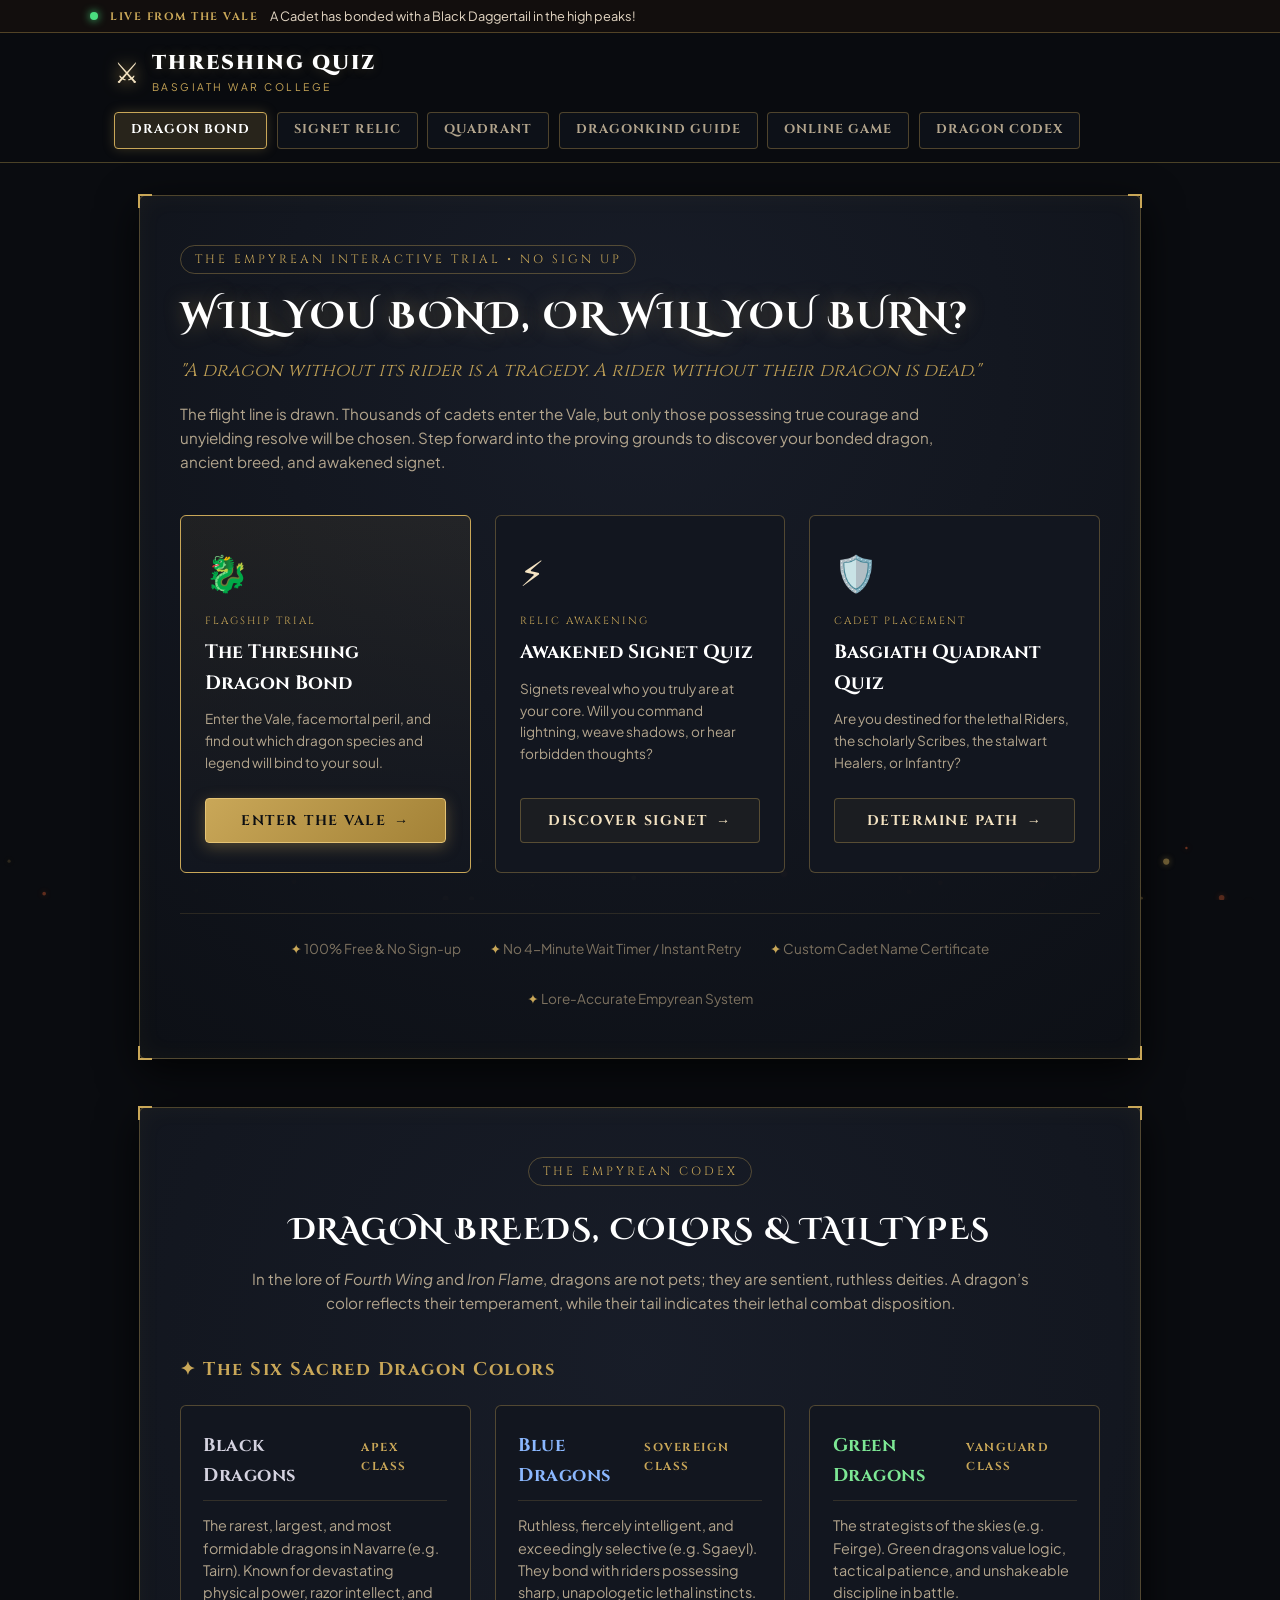
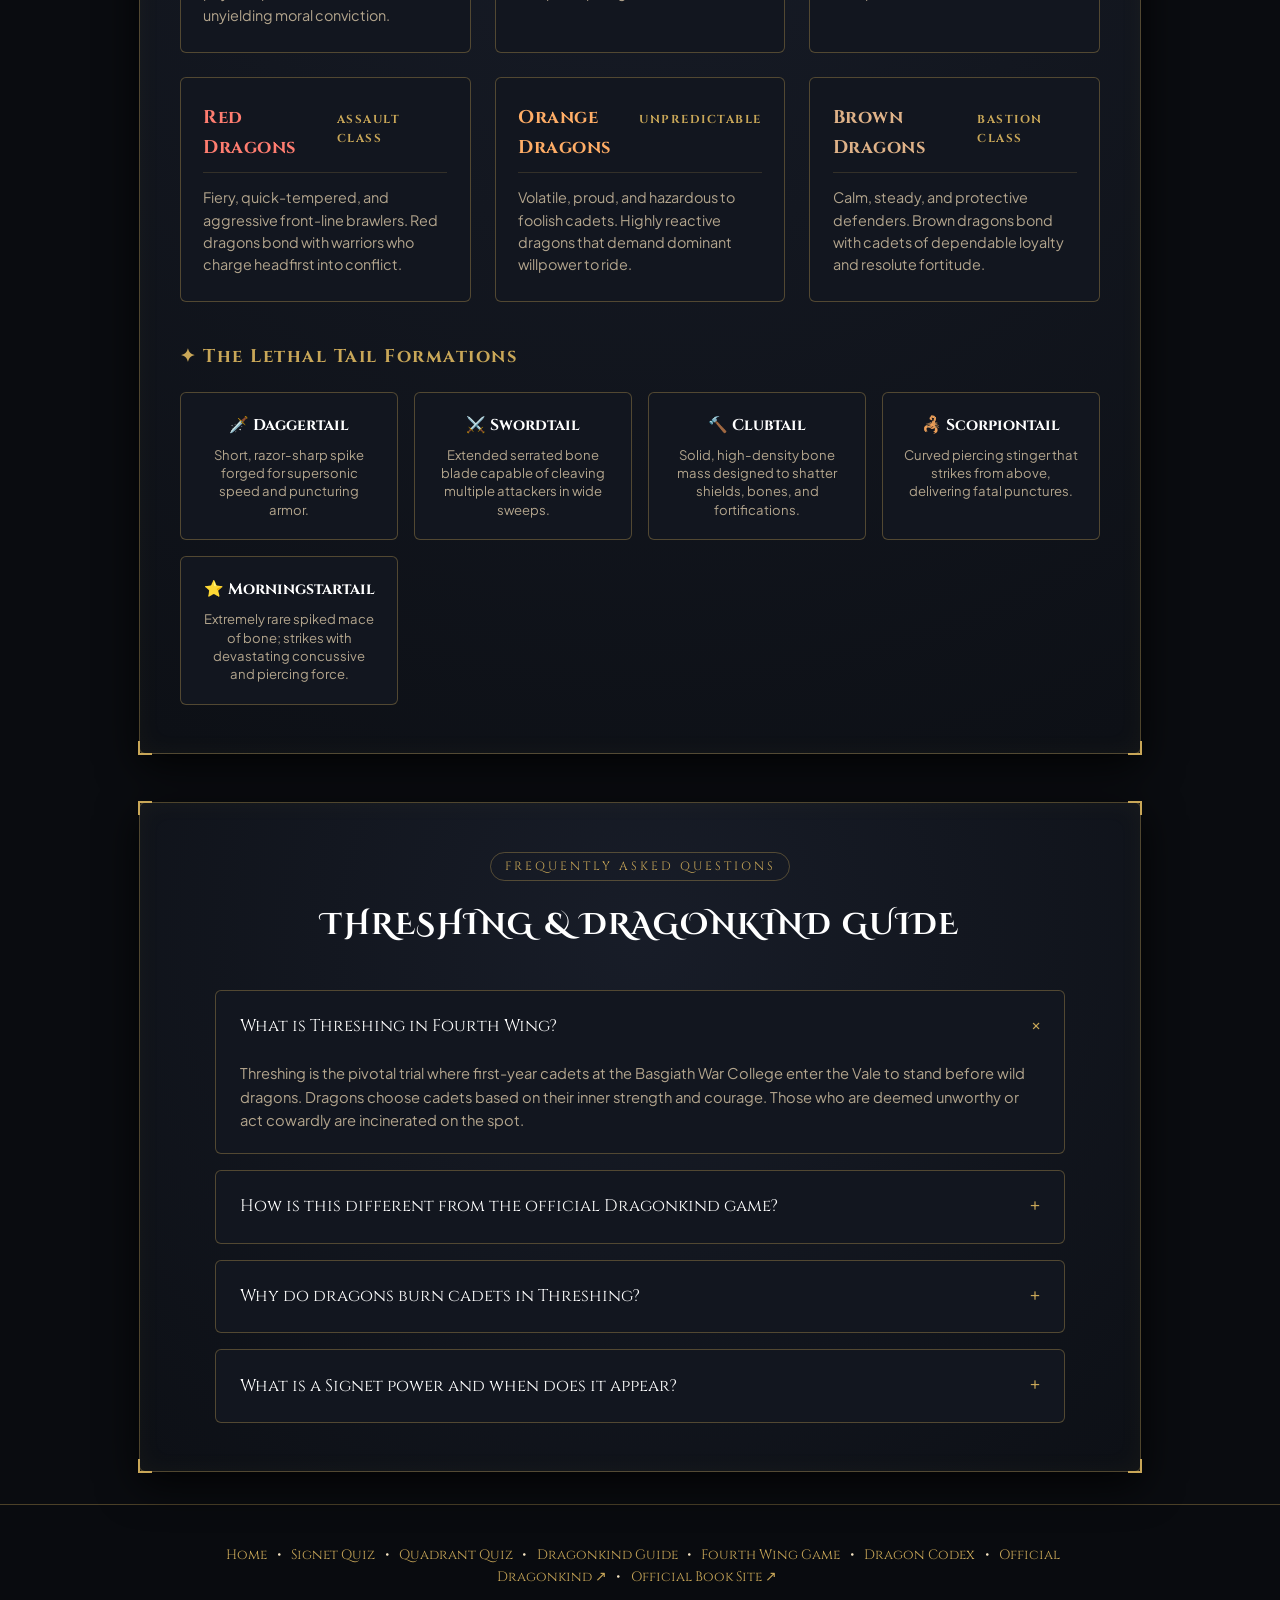
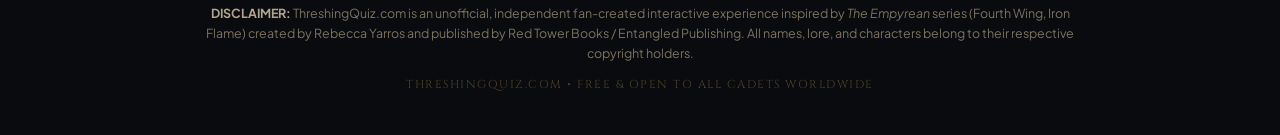
==== commit 11e71883: "Add Dragonkind and Fourth Wing Game landing pages" ====
--- a/index.html
+++ b/index.html
@@ -112,6 +112,8 @@
           <a href="/" class="nav-btn active">Dragon Bond</a>
           <a href="/signet-quiz/" class="nav-btn">Signet Relic</a>
           <a href="/quadrant-quiz/" class="nav-btn">Quadrant</a>
+          <a href="/dragonkind-game/" class="nav-btn">Dragonkind Guide</a>
+          <a href="/fourth-wing-game-online/" class="nav-btn">Online Game</a>
           <a href="/dragon-codex/" class="nav-btn">Dragon Codex</a>
         </nav>
       </div>
@@ -414,7 +416,11 @@
       <div class="footer-content">
         <div class="footer-links">
           <a href="#" onclick="resetToHome()">Home</a> •
-          <a href="#codex">Dragon Codex</a> •
+          <a href="/signet-quiz/">Signet Quiz</a> •
+          <a href="/quadrant-quiz/">Quadrant Quiz</a> •
+          <a href="/dragonkind-game/">Dragonkind Guide</a> •
+          <a href="/fourth-wing-game-online/">Fourth Wing Game</a> •
+          <a href="/dragon-codex/">Dragon Codex</a> •
           <a href="https://dragonkind.com" target="_blank" rel="noopener">Official Dragonkind ↗</a> •
           <a href="https://threshingday.com" target="_blank" rel="noopener">Official Book Site ↗</a>
         </div>
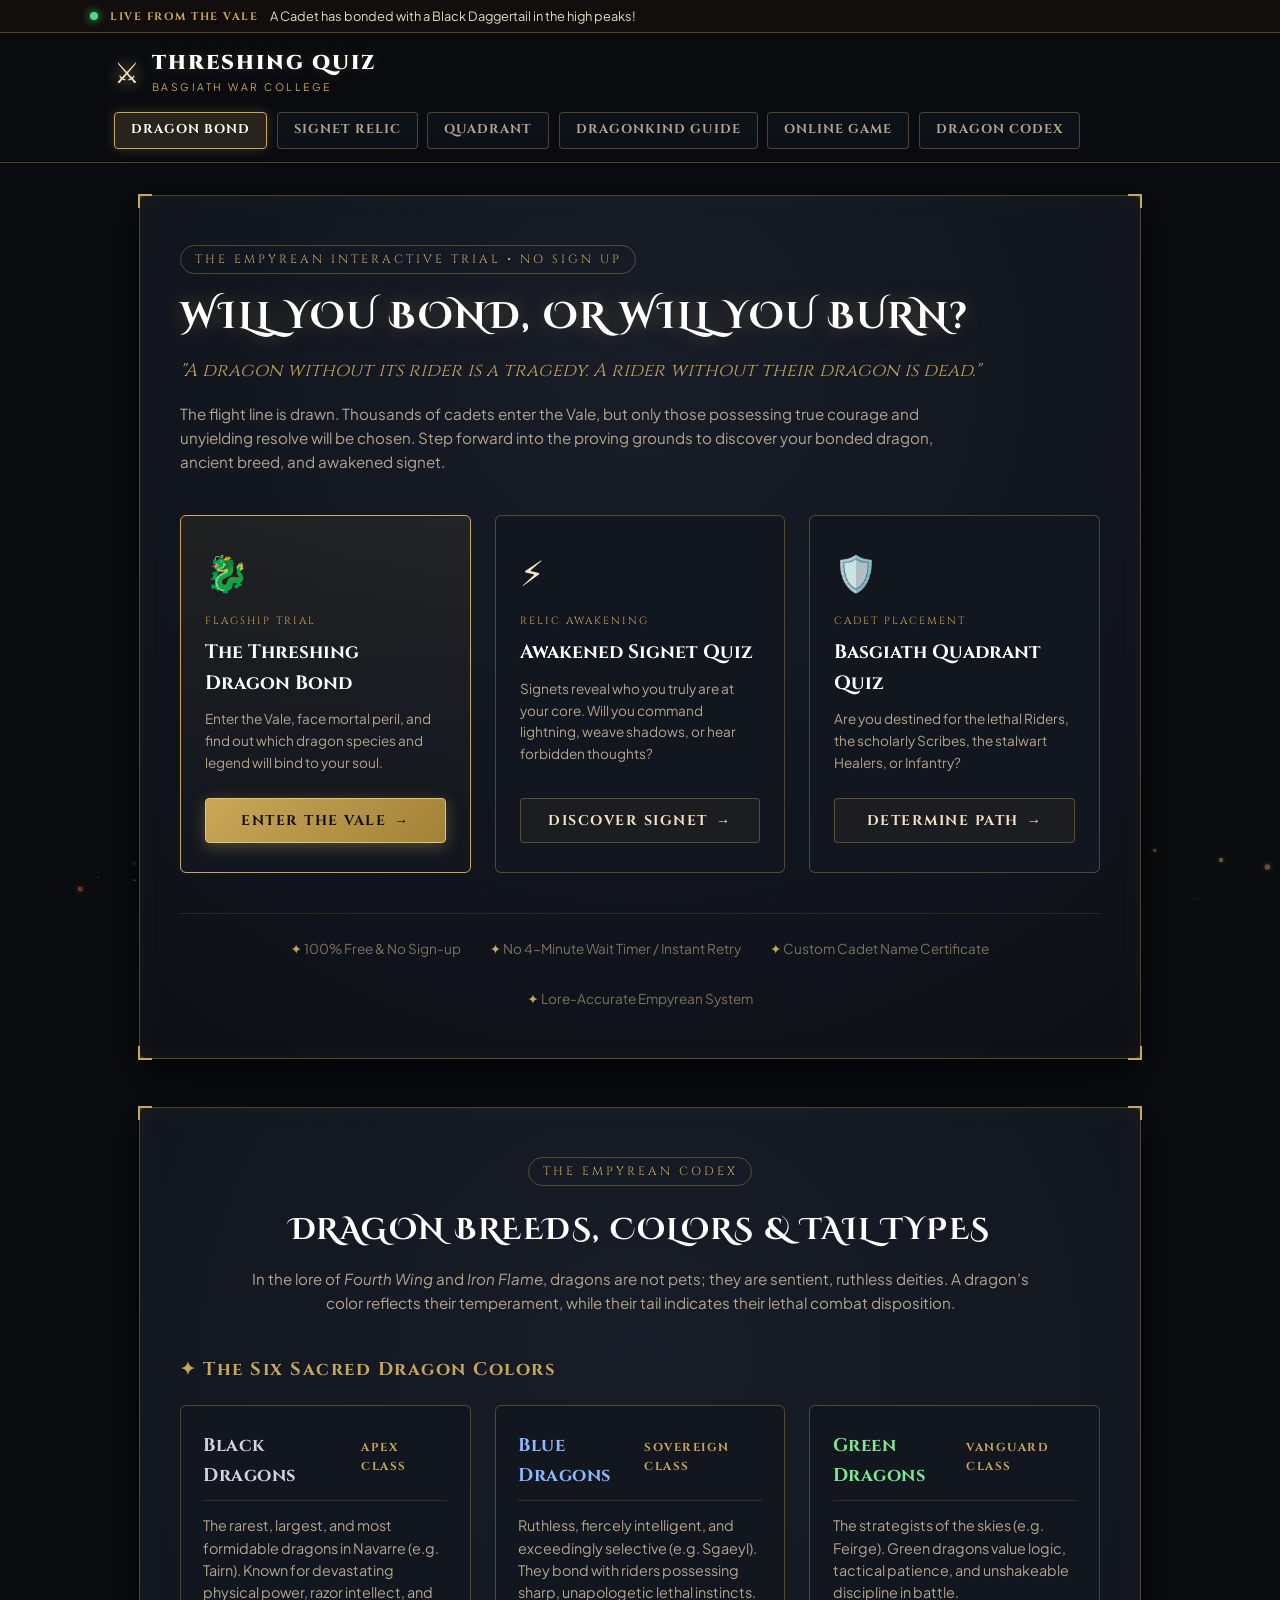
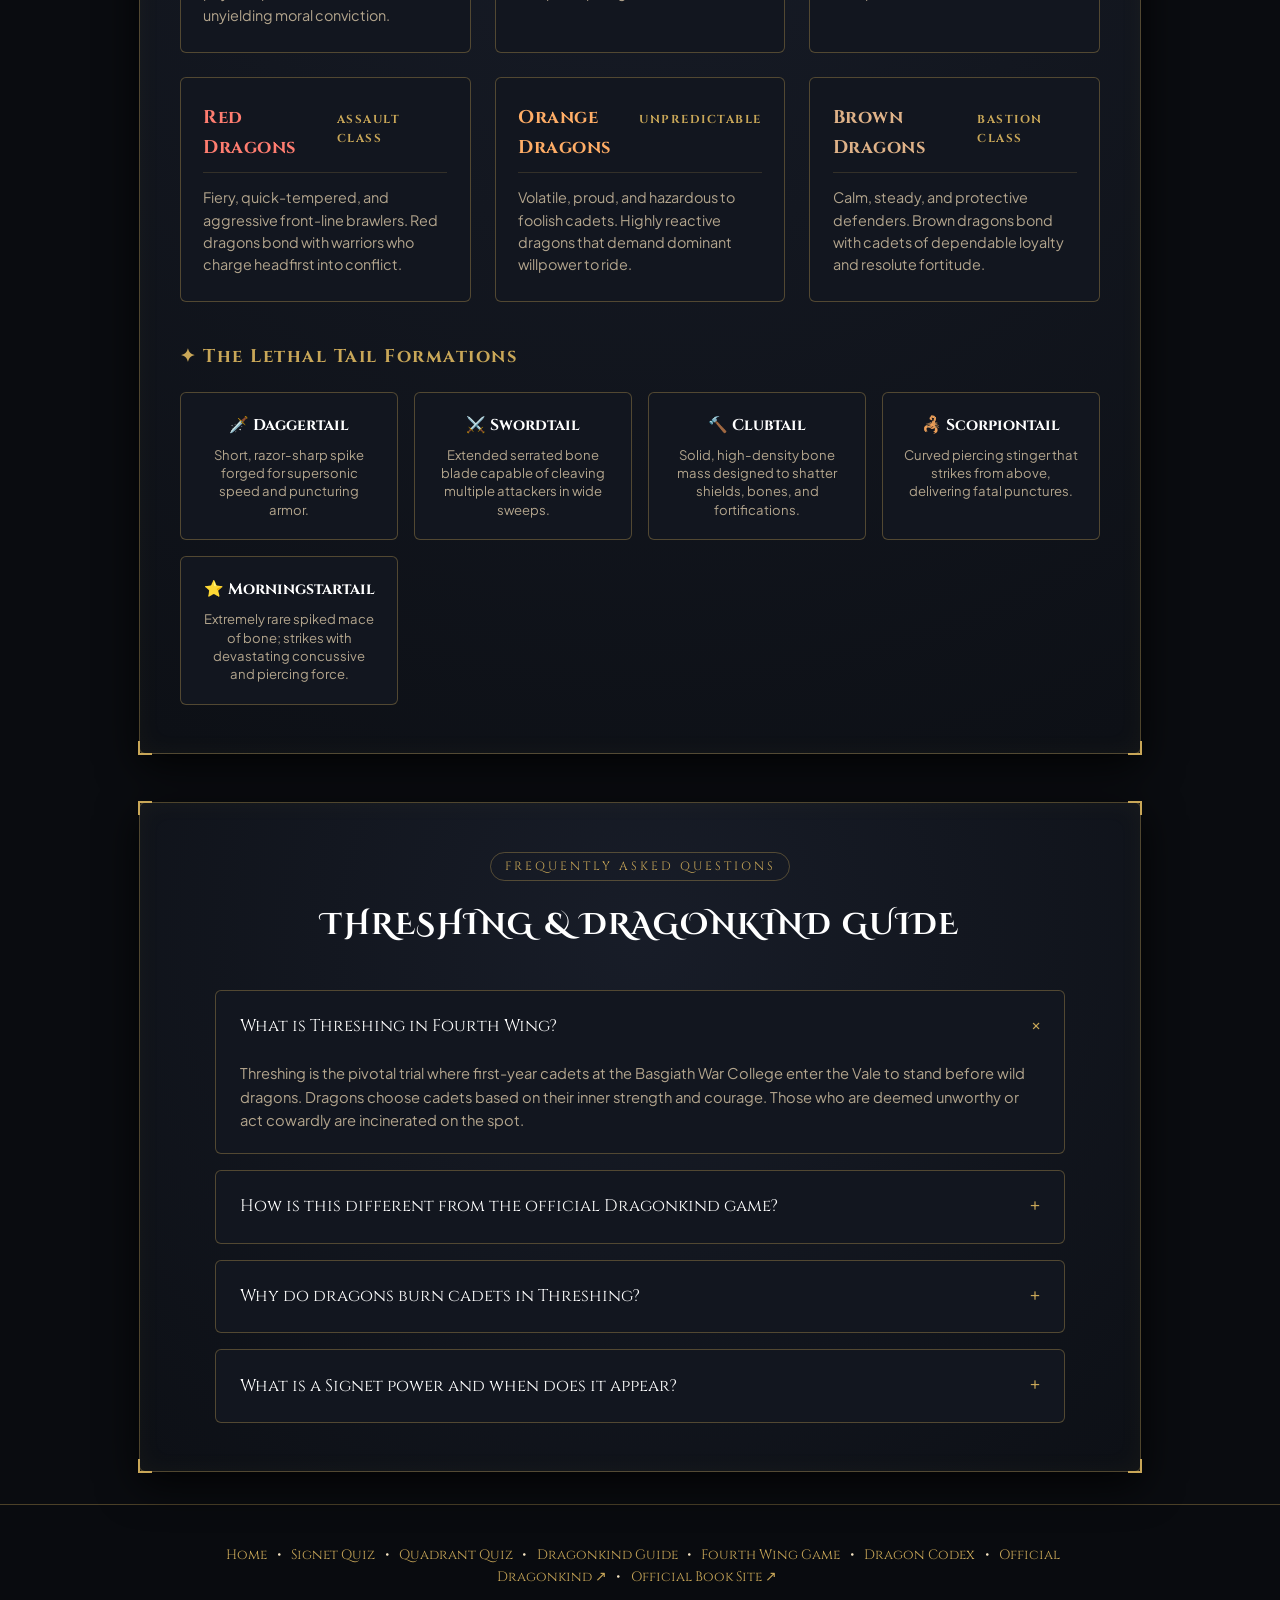
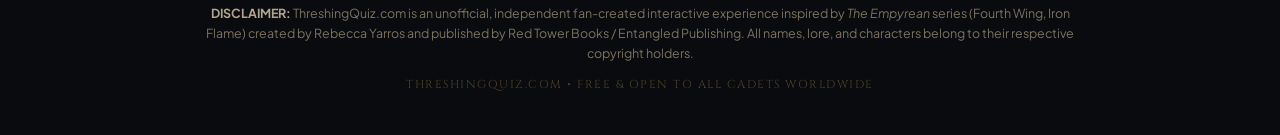
==== commit 13c49067: "Add per-site GA4 page analytics" ====
--- a/index.html
+++ b/index.html
@@ -83,6 +83,7 @@
   <link href="https://fonts.googleapis.com/css2?family=Cinzel:wght@600;700;900&family=Cinzel+Decorative:wght@700&family=Plus+Jakarta+Sans:wght@400;500;600;700&display=swap" rel="stylesheet">
   
   <link rel="stylesheet" href="style.css">
+  <script defer src="/_site-analytics.js"></script>
 </head>
 <body>
   <!-- Ambient Atmospheric Embers -->
--- a/style.css
+++ b/style.css
@@ -227,6 +227,38 @@
   display: block;
 }
 
+/* Breadcrumb Navigation */
+.breadcrumb-nav {
+  display: flex;
+  align-items: center;
+  gap: 0.5rem;
+  font-family: var(--font-serif);
+  font-size: 0.75rem;
+  letter-spacing: 1.5px;
+  text-transform: uppercase;
+  color: var(--text-dim);
+  margin-bottom: 1.5rem;
+}
+
+.breadcrumb-nav a {
+  color: var(--border-gold);
+  text-decoration: none;
+  transition: color 0.2s ease;
+}
+
+.breadcrumb-nav a:hover {
+  color: #fff;
+  text-shadow: 0 0 8px var(--gold-glow);
+}
+
+.breadcrumb-separator {
+  color: var(--border-gold-subtle);
+}
+
+.breadcrumb-current {
+  color: var(--text-muted);
+}
+
 /* Hero Section */
 .hero-badge {
   display: inline-block;
